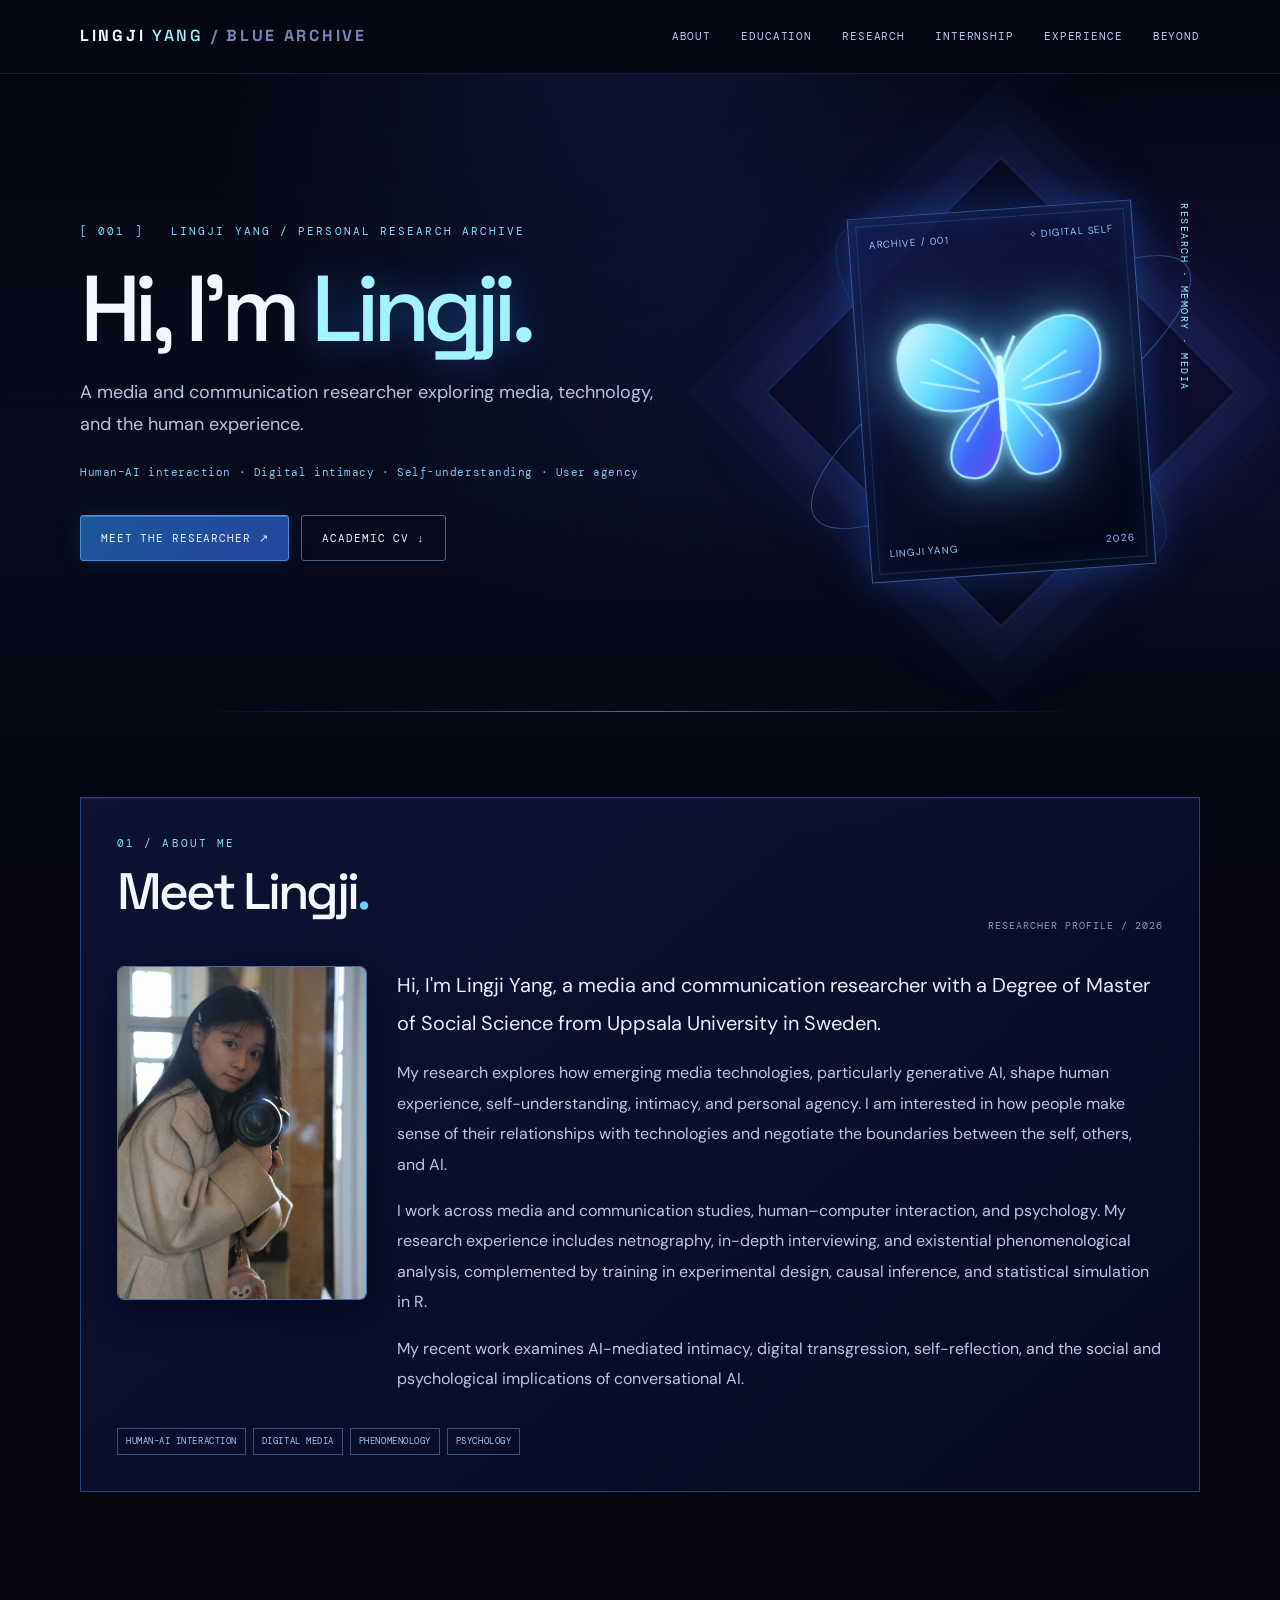
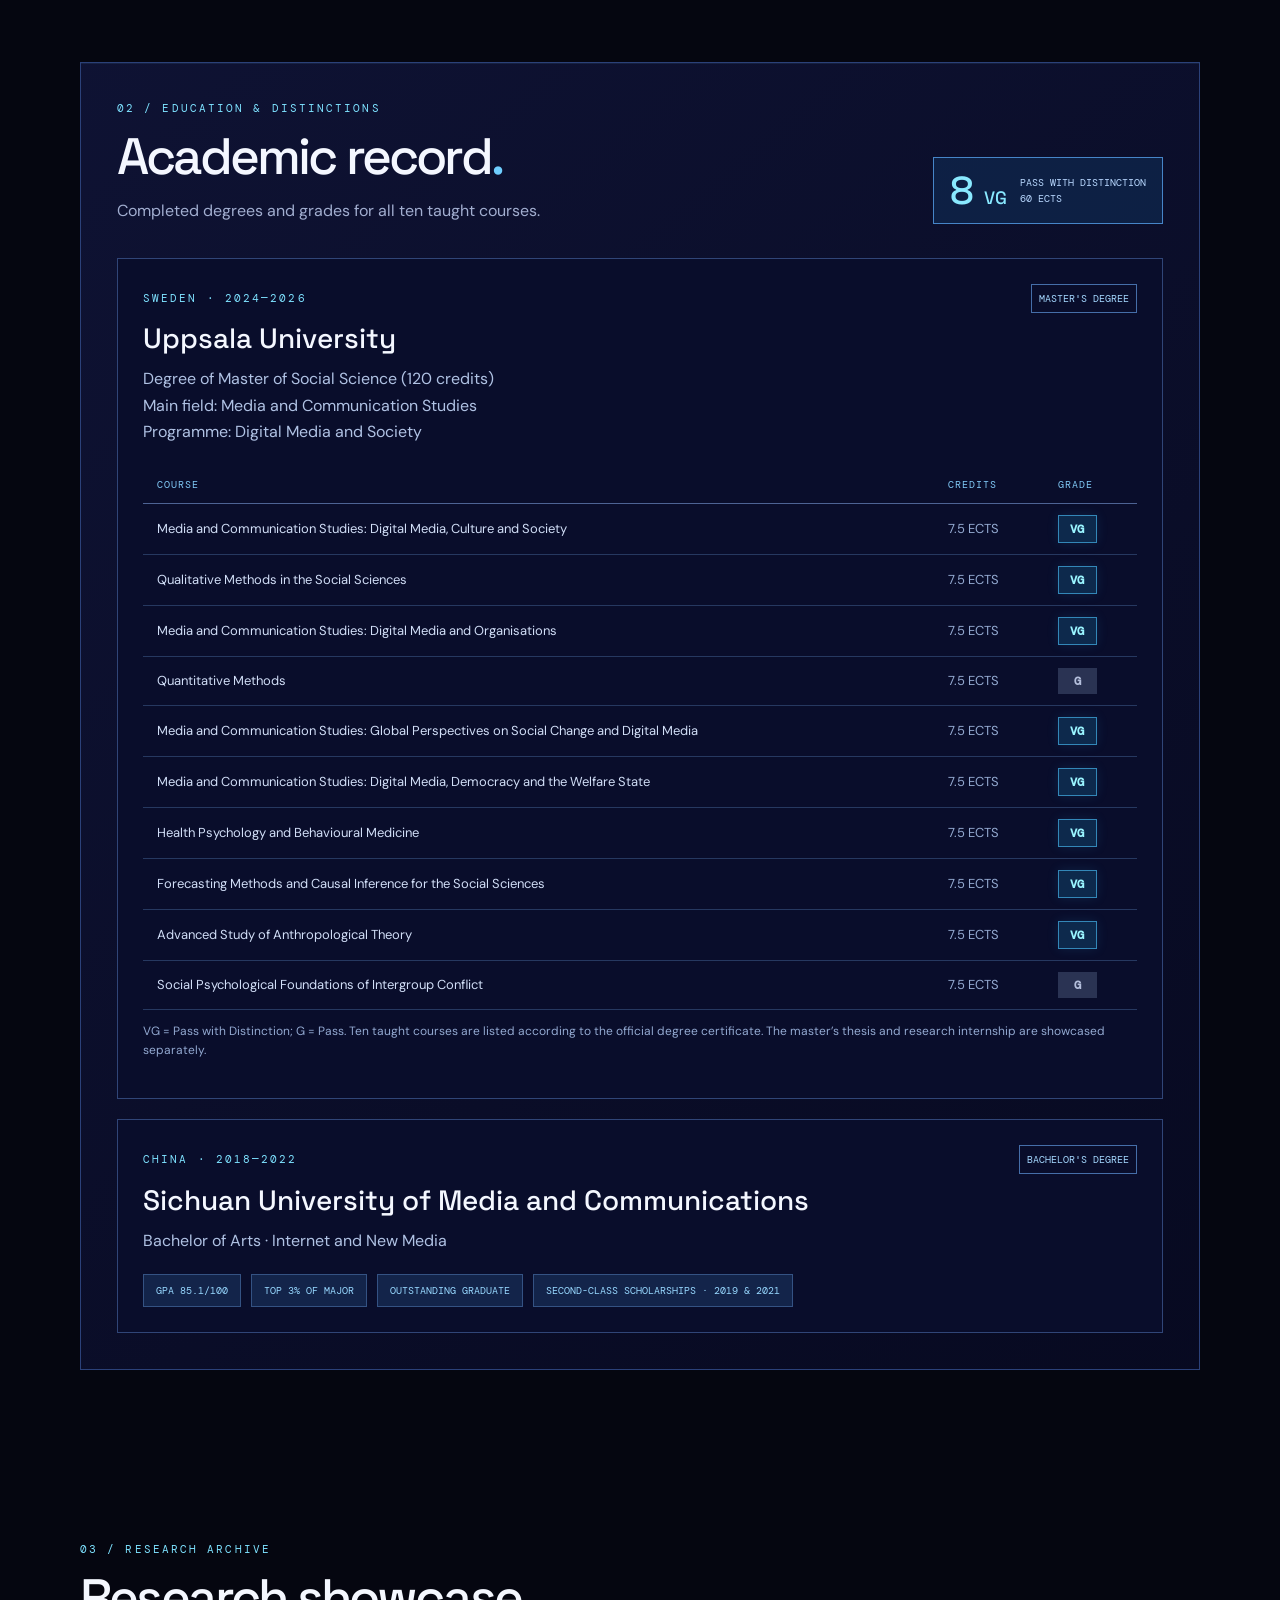
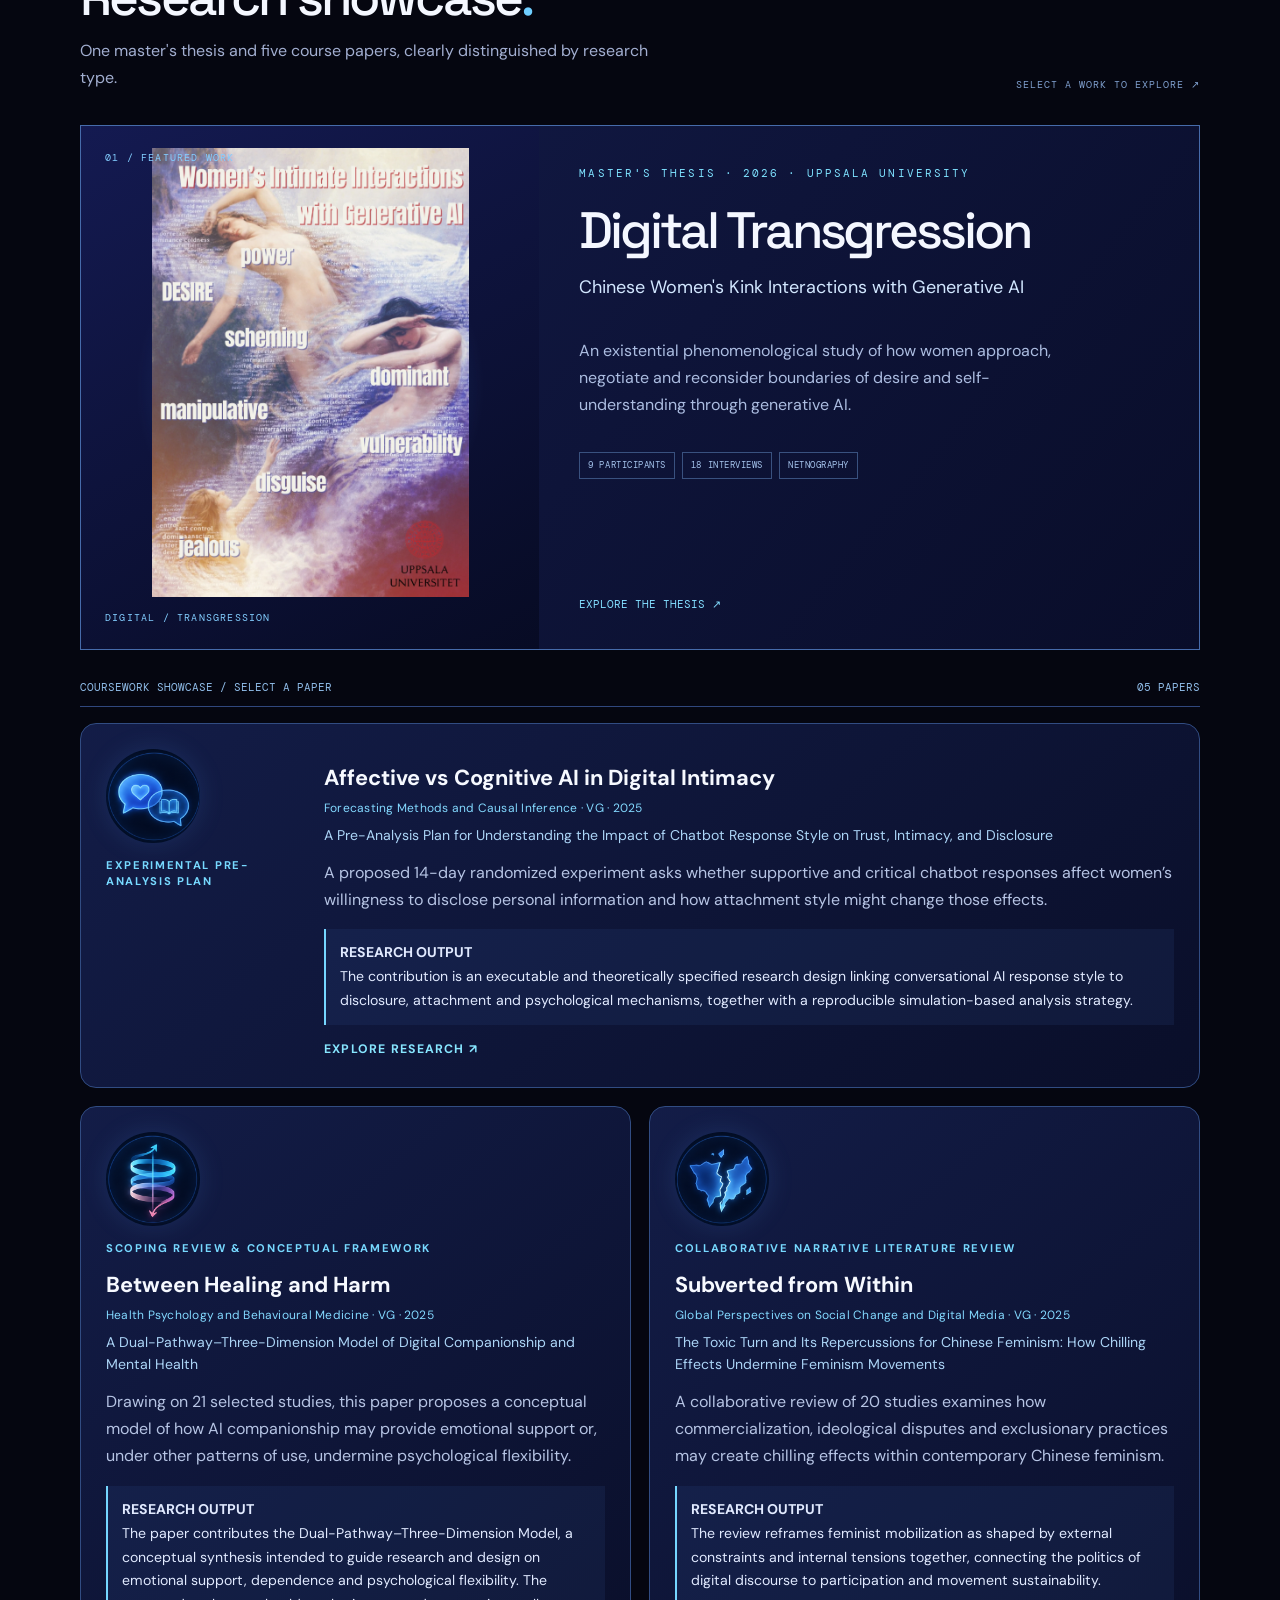
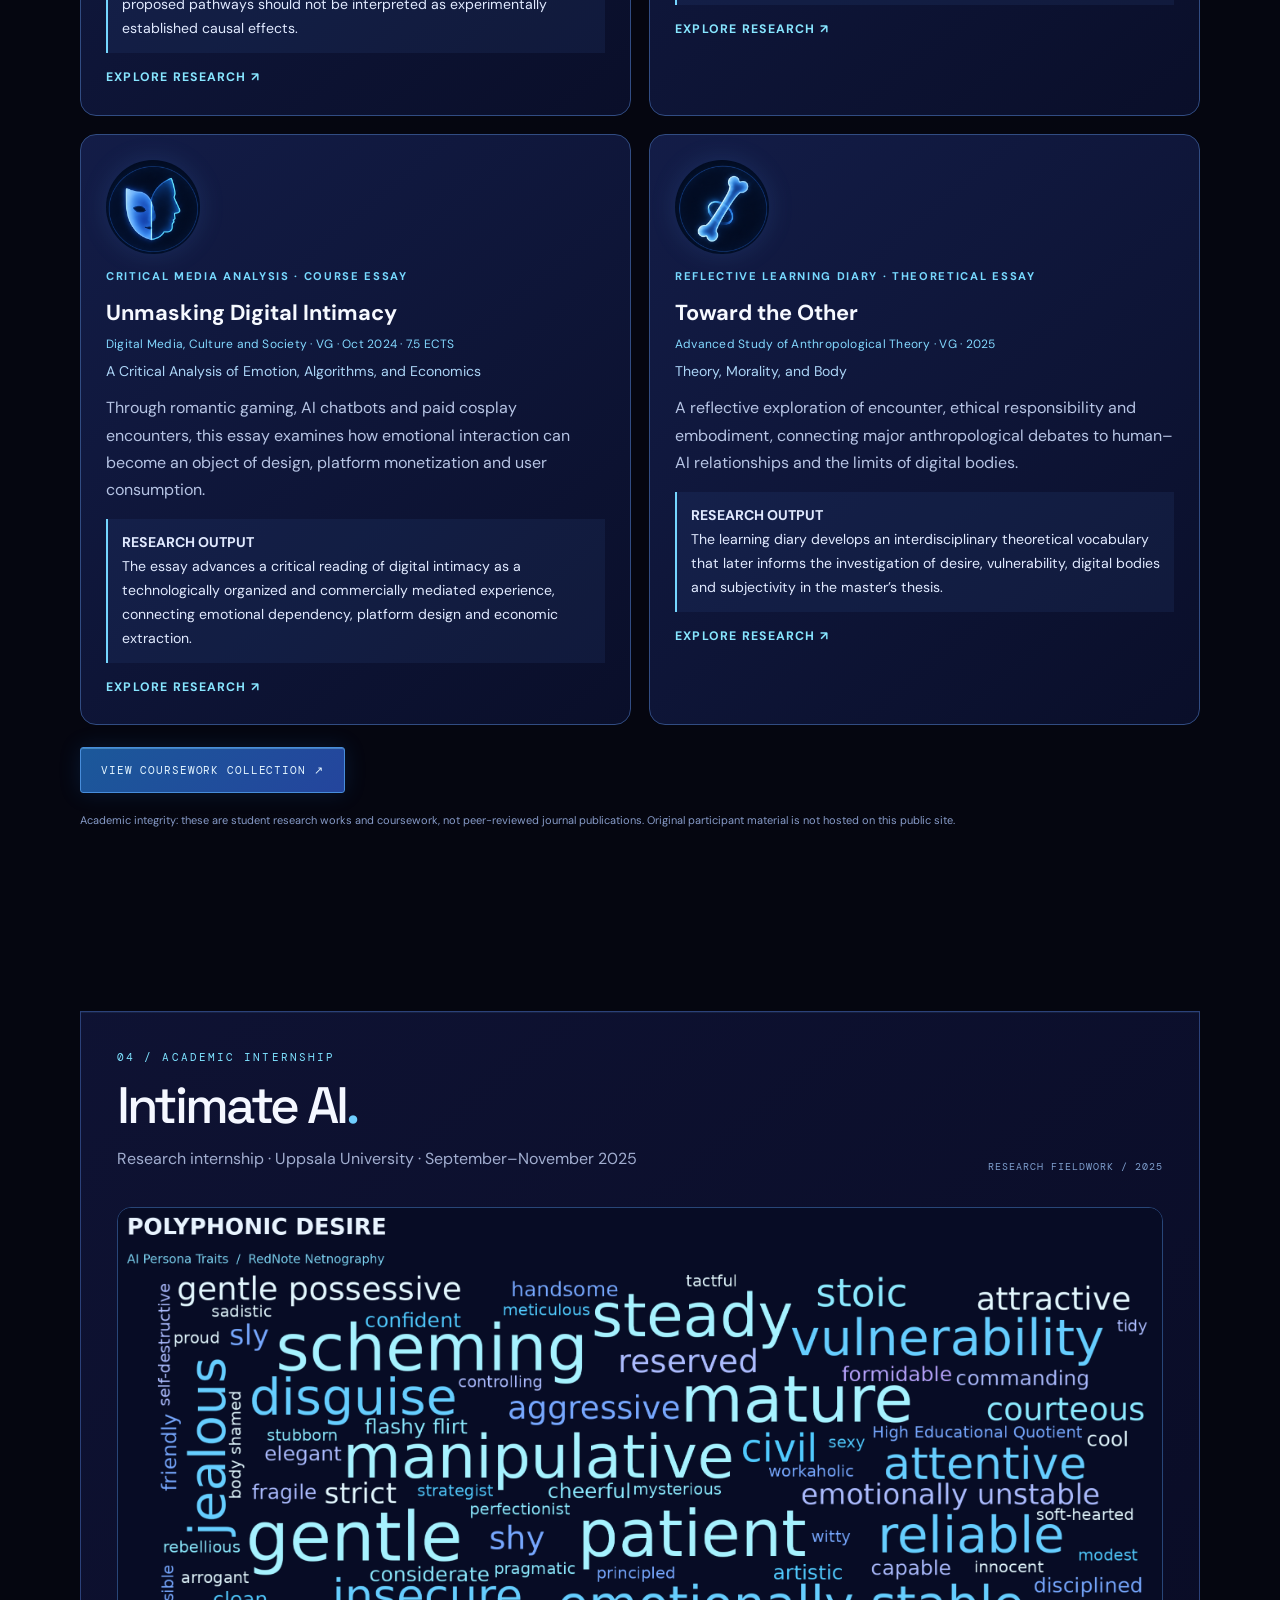
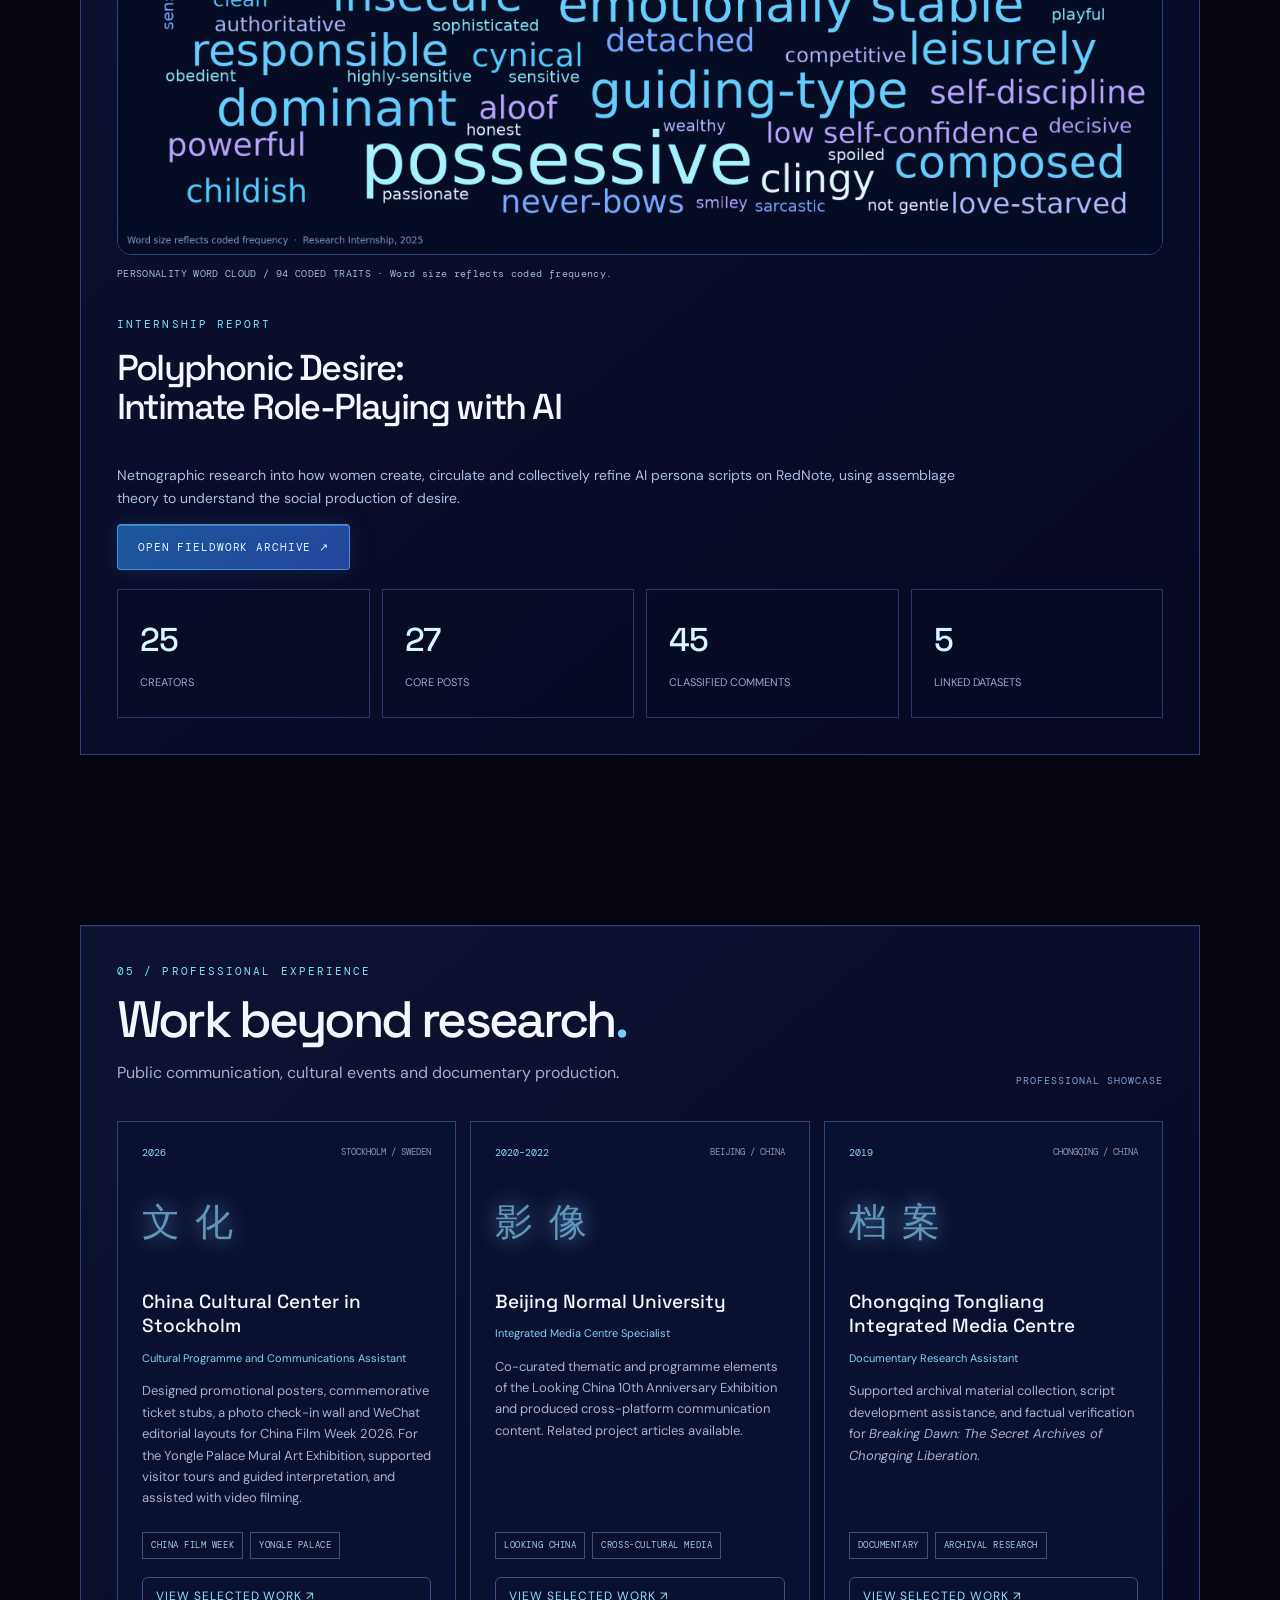
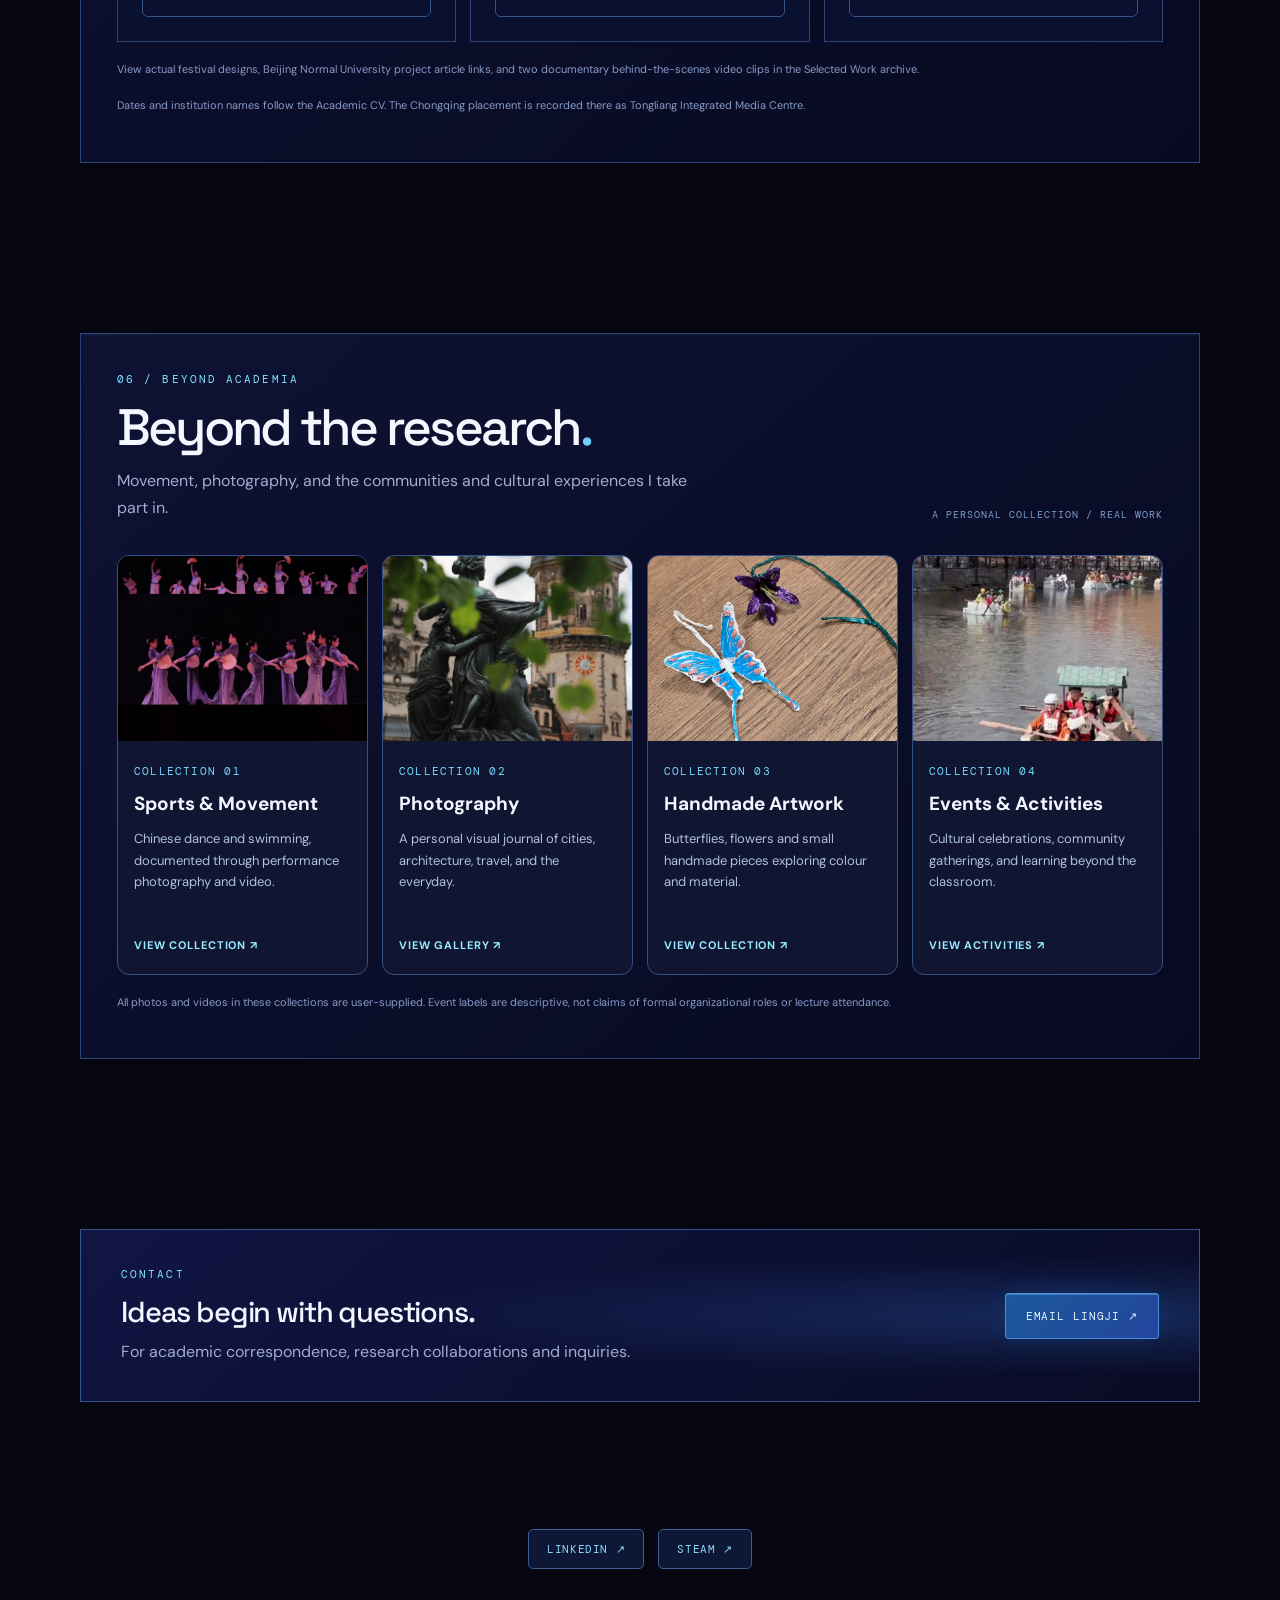
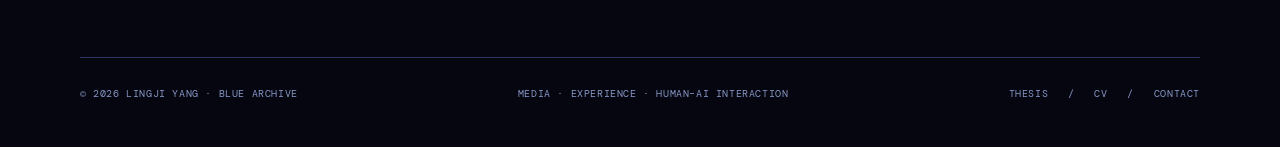
==== index.html @ 984c0212 "Add files via upload" ====
<!DOCTYPE html>

<html lang="en"><head><meta charset="utf-8"/><meta content="width=device-width,initial-scale=1" name="viewport"/><meta content="#050610" name="theme-color"/><meta content="Lingji Yang's academic research and design portfolio. Human–AI interaction, digital media, agency, and self-reflection." name="description"/><title>Lingji Yang · Blue Archive</title><link href="styles.css" rel="stylesheet"/><link href="assets/butterfly.svg" rel="icon" type="image/svg+xml"/></head><body>
<nav class="site-nav"><div class="wrap nav-inner"><a class="logo" href="#top">LINGJI <b>YANG</b><span style="color:#7787b9"> / BLUE ARCHIVE</span></a><div class="nav-links"><a href="#about">ABOUT</a><a href="#education">EDUCATION</a><a href="#research">RESEARCH</a><a href="#academic-internship">INTERNSHIP</a><a href="#experience">EXPERIENCE</a><a href="#beyond">BEYOND</a></div></div></nav>
<header class="hero" id="top"><div class="wrap hero-grid"><div><div class="eyebrow">[ 001 ]   LINGJI YANG / PERSONAL RESEARCH ARCHIVE</div><h1>Hi, I'm <em>Lingji.</em></h1><p class="hero-desc">A media and communication researcher exploring media, technology, and the human experience.</p><p class="hero-sub">Human–AI interaction · Digital intimacy · Self-understanding · User agency</p><div class="button-row"><a class="btn primary" href="#about">MEET THE RESEARCHER ↗</a><a class="btn quiet" href="assets/Lingji_Yang_Academic_CV.pdf" rel="noopener" target="_blank">ACADEMIC CV ↓</a></div></div><div aria-label="Glowing blue butterfly in a digital archive" class="hero-art"><div class="orbit"></div><div class="orbit two"></div><div class="art-card"><div class="art-top"><span>ARCHIVE / 001</span><span>✧ DIGITAL SELF</span></div><img alt="An electric blue butterfly" class="butterfly" src="assets/butterfly.svg"/><div class="art-bottom"><span>LINGJI YANG</span><span>2026</span></div></div><div class="art-corner mono">RESEARCH · MEMORY · MEDIA</div></div></div></header>
<main>
<section class="section" id="about"><div class="wrap showcase"><div class="section-head"><div><div class="eyebrow">01 / ABOUT ME</div><h2>Meet Lingji<span style="color:#6fceff">.</span></h2></div><span class="showcase-label">RESEARCHER PROFILE / 2026</span></div><div class="about-layout"><img alt="Lingji Yang, self-portrait with camera" class="about-portrait" loading="lazy" src="assets/lingji-portrait.webp"/><div class="about-copy"><p class="lead">Hi, I'm Lingji Yang, a media and communication researcher with a Degree of Master of Social Science from Uppsala University in Sweden.</p><p>My research explores how emerging media technologies, particularly generative AI, shape human experience, self-understanding, intimacy, and personal agency. I am interested in how people make sense of their relationships with technologies and negotiate the boundaries between the self, others, and AI.</p><p>I work across media and communication studies, human–computer interaction, and psychology. My research experience includes netnography, in-depth interviewing, and existential phenomenological analysis, complemented by training in experimental design, causal inference, and statistical simulation in R.</p><p>My recent work examines AI-mediated intimacy, digital transgression, self-reflection, and the social and psychological implications of conversational AI.</p></div></div><div class="tags"><span class="chip">HUMAN–AI INTERACTION</span><span class="chip">DIGITAL MEDIA</span><span class="chip">PHENOMENOLOGY</span><span class="chip">PSYCHOLOGY</span></div></div></section>
<section class="section" id="education"><div class="wrap showcase"><div class="section-head"><div><div class="eyebrow">02 / EDUCATION &amp; DISTINCTIONS</div><h2>Academic record<span style="color:#6fceff">.</span></h2><p class="section-intro">Completed degrees and grades for all ten taught courses.</p></div><div class="achievement"><strong>8 <small>VG</small></strong><span>PASS WITH DISTINCTION<br/>60 ECTS</span></div></div><div class="degree-panel"><div class="degree-heading"><div><span class="eyebrow">SWEDEN · 2024—2026</span><h3>Uppsala University</h3><p>Degree of Master of Social Science (120 credits)<br/>Main field: Media and Communication Studies<br/>Programme: Digital Media and Society</p></div><span class="degree-tag">MASTER'S DEGREE</span></div><div class="table-scroll"><table class="grades-table"><thead><tr><th>COURSE</th><th>CREDITS</th><th>GRADE</th></tr></thead><tbody><tr><td>Media and Communication Studies: Digital Media, Culture and Society</td><td class="credits">7.5 ECTS</td><td><span class="grade distinction">VG</span></td></tr><tr><td>Qualitative Methods in the Social Sciences</td><td class="credits">7.5 ECTS</td><td><span class="grade distinction">VG</span></td></tr><tr><td>Media and Communication Studies: Digital Media and Organisations</td><td class="credits">7.5 ECTS</td><td><span class="grade distinction">VG</span></td></tr><tr><td>Quantitative Methods</td><td class="credits">7.5 ECTS</td><td><span class="grade pass">G</span></td></tr><tr><td>Media and Communication Studies: Global Perspectives on Social Change and Digital Media</td><td class="credits">7.5 ECTS</td><td><span class="grade distinction">VG</span></td></tr><tr><td>Media and Communication Studies: Digital Media, Democracy and the Welfare State</td><td class="credits">7.5 ECTS</td><td><span class="grade distinction">VG</span></td></tr><tr><td>Health Psychology and Behavioural Medicine</td><td class="credits">7.5 ECTS</td><td><span class="grade distinction">VG</span></td></tr><tr><td>Forecasting Methods and Causal Inference for the Social Sciences</td><td class="credits">7.5 ECTS</td><td><span class="grade distinction">VG</span></td></tr><tr><td>Advanced Study of Anthropological Theory</td><td class="credits">7.5 ECTS</td><td><span class="grade distinction">VG</span></td></tr><tr><td>Social Psychological Foundations of Intergroup Conflict</td><td class="credits">7.5 ECTS</td><td><span class="grade pass">G</span></td></tr></tbody></table></div><p class="grade-note">VG = Pass with Distinction; G = Pass. Ten taught courses are listed according to the official degree certificate. The master’s thesis and research internship are showcased separately.</p></div><div class="degree-panel bachelor"><div class="degree-heading"><div><span class="eyebrow">CHINA · 2018—2022</span><h3>Sichuan University of Media and Communications</h3><p>Bachelor of Arts · Internet and New Media</p></div><span class="degree-tag">BACHELOR'S DEGREE</span></div><div class="bachelor-highlights"><span>GPA 85.1/100</span><span>TOP 3% OF MAJOR</span><span>OUTSTANDING GRADUATE</span><span>SECOND-CLASS SCHOLARSHIPS · 2019 &amp; 2021</span></div></div></div></section>
<section class="section" id="research"><div class="wrap"><div class="section-head"><div><div class="eyebrow">03 / RESEARCH ARCHIVE</div><h2>Research showcase<span style="color:#6fceff">.</span></h2><p class="section-intro">One master's thesis and five course papers, clearly distinguished by research type.</p></div><span class="showcase-label">SELECT A WORK TO EXPLORE ↗</span></div><a class="feature-paper" href="thesis.html"><div class="feature-visual"><div class="feature-visual-top">01 / FEATURED WORK</div><img alt="Digital Transgression thesis poster artwork by Lingji Yang" class="thesis-cover" src="assets/digital-transgression-poster.webp"/><span class="feature-visual-bottom">DIGITAL / TRANSGRESSION</span></div><div class="feature-copy"><div class="eyebrow">MASTER'S THESIS · 2026 · UPPSALA UNIVERSITY</div><h3>Digital Transgression</h3><p class="feature-sub">Chinese Women's Kink Interactions with Generative AI</p><p>An existential phenomenological study of how women approach, negotiate and reconsider boundaries of desire and self-understanding through generative AI.</p><div class="tags"><span class="chip">9 PARTICIPANTS</span><span class="chip">18 INTERVIEWS</span><span class="chip">NETNOGRAPHY</span></div><span class="view-link">EXPLORE THE THESIS ↗</span></div></a><div class="archive-divider" style="margin-top:30px"><span>COURSEWORK SHOWCASE / SELECT A PAPER</span><span>05 PAPERS</span></div><div class="course-grid"><a class="course-card feature" href="papers/affective.html"><div class="upper"><img alt="Affective vs Cognitive AI in Digital Intimacy icon" class="paper-mark" src="assets/badge-affective.png"/><span class="small-type">Experimental pre-analysis plan</span></div><div><h3>Affective vs Cognitive AI in Digital Intimacy</h3><div class="course-meta-line">Forecasting Methods and Causal Inference · VG · 2025</div><div class="subtitle">A Pre-Analysis Plan for Understanding the Impact of Chatbot Response Style on Trust, Intimacy, and Disclosure</div><p>A proposed 14-day randomized experiment asks whether supportive and critical chatbot responses affect women’s willingness to disclose personal information and how attachment style might change those effects.</p><div class="out"><strong>RESEARCH OUTPUT</strong><br/>The contribution is an executable and theoretically specified research design linking conversational AI response style to disclosure, attachment and psychological mechanisms, together with a reproducible simulation-based analysis strategy.</div><span class="cta">EXPLORE RESEARCH ↗</span></div></a><a class="course-card" href="papers/healing.html"><div class="upper"><img alt="Between Healing and Harm icon" class="paper-mark" src="assets/badge-healing.png"/><span class="small-type">Scoping review &amp; conceptual framework</span></div><div><h3>Between Healing and Harm</h3><div class="course-meta-line">Health Psychology and Behavioural Medicine · VG · 2025</div><div class="subtitle">A Dual-Pathway–Three-Dimension Model of Digital Companionship and Mental Health</div><p>Drawing on 21 selected studies, this paper proposes a conceptual model of how AI companionship may provide emotional support or, under other patterns of use, undermine psychological flexibility.</p><div class="out"><strong>RESEARCH OUTPUT</strong><br/>The paper contributes the Dual-Pathway–Three-Dimension Model, a conceptual synthesis intended to guide research and design on emotional support, dependence and psychological flexibility. The proposed pathways should not be interpreted as experimentally established causal effects.</div><span class="cta">EXPLORE RESEARCH ↗</span></div></a><a class="course-card" href="papers/feminism.html"><div class="upper"><img alt="Subverted from Within icon" class="paper-mark" src="assets/badge-feminism.png"/><span class="small-type">Collaborative narrative literature review</span></div><div><h3>Subverted from Within</h3><div class="course-meta-line">Global Perspectives on Social Change and Digital Media · VG · 2025</div><div class="subtitle">The Toxic Turn and Its Repercussions for Chinese Feminism: How Chilling Effects Undermine Feminism Movements</div><p>A collaborative review of 20 studies examines how commercialization, ideological disputes and exclusionary practices may create chilling effects within contemporary Chinese feminism.</p><div class="out"><strong>RESEARCH OUTPUT</strong><br/>The review reframes feminist mobilization as shaped by external constraints and internal tensions together, connecting the politics of digital discourse to participation and movement sustainability.</div><span class="cta">EXPLORE RESEARCH ↗</span></div></a><a class="course-card" href="papers/unmasking.html"><div class="upper"><img alt="Unmasking Digital Intimacy icon" class="paper-mark" src="assets/badge-unmasking.png"/><span class="small-type">Critical media analysis · course essay</span></div><div><h3>Unmasking Digital Intimacy</h3><div class="course-meta-line">Digital Media, Culture and Society · VG · Oct 2024 · 7.5 ECTS</div><div class="subtitle">A Critical Analysis of Emotion, Algorithms, and Economics</div><p>Through romantic gaming, AI chatbots and paid cosplay encounters, this essay examines how emotional interaction can become an object of design, platform monetization and user consumption.</p><div class="out"><strong>RESEARCH OUTPUT</strong><br/>The essay advances a critical reading of digital intimacy as a technologically organized and commercially mediated experience, connecting emotional dependency, platform design and economic extraction.</div><span class="cta">EXPLORE RESEARCH ↗</span></div></a><a class="course-card" href="papers/other.html"><div class="upper"><img alt="Toward the Other icon" class="paper-mark" src="assets/badge-other.png"/><span class="small-type">Reflective learning diary · theoretical essay</span></div><div><h3>Toward the Other</h3><div class="course-meta-line">Advanced Study of Anthropological Theory · VG · 2025</div><div class="subtitle">Theory, Morality, and Body</div><p>A reflective exploration of encounter, ethical responsibility and embodiment, connecting major anthropological debates to human–AI relationships and the limits of digital bodies.</p><div class="out"><strong>RESEARCH OUTPUT</strong><br/>The learning diary develops an interdisciplinary theoretical vocabulary that later informs the investigation of desire, vulnerability, digital bodies and subjectivity in the master’s thesis.</div><span class="cta">EXPLORE RESEARCH ↗</span></div></a></div><p style="margin-top:22px"><a class="btn primary" href="coursework.html">VIEW COURSEWORK COLLECTION ↗</a></p><p class="archive-disclaimer">Academic integrity: these are student research works and coursework, not peer-reviewed journal publications. Original participant material is not hosted on this public site.</p></div></section>
<section class="section" id="academic-internship"><div class="wrap showcase"><div class="section-head"><div><div class="eyebrow">04 / ACADEMIC INTERNSHIP</div><h2>Intimate AI<span style="color:#6fceff">.</span></h2><p class="section-intro">Research internship · Uppsala University · September–November 2025</p></div><span class="showcase-label">RESEARCH FIELDWORK / 2025</span></div><img alt="Polyphonic Desire coded personality word cloud" class="internship-teaser-wordcloud" src="assets/polyphonic-personality-wordcloud.png"/><p class="wordcloud-caption">PERSONALITY WORD CLOUD / 94 CODED TRAITS · Word size reflects coded frequency.</p><div class="internship-hero internship-single"><div><span class="eyebrow">INTERNSHIP REPORT</span><h3>Polyphonic Desire:<br/>Intimate Role-Playing with AI</h3><p>Netnographic research into how women create, circulate and collectively refine AI persona scripts on RedNote, using assemblage theory to understand the social production of desire.</p><a class="btn primary" href="internship.html">OPEN FIELDWORK ARCHIVE ↗</a></div></div><div class="stats"><div class="stat"><strong>25</strong><span>CREATORS</span></div><div class="stat"><strong>27</strong><span>CORE POSTS</span></div><div class="stat"><strong>45</strong><span>CLASSIFIED COMMENTS</span></div><div class="stat"><strong>5</strong><span>LINKED DATASETS</span></div></div></div></section>
<section class="section" id="experience"><div class="wrap showcase"><div class="section-head"><div><div class="eyebrow">05 / PROFESSIONAL EXPERIENCE</div><h2>Work beyond research<span style="color:#6fceff">.</span></h2><p class="section-intro">Public communication, cultural events and documentary production.</p></div><span class="showcase-label">PROFESSIONAL SHOWCASE</span></div><div class="experience-grid exp-v3"><article><div class="exp-top"><span class="exp-year">2026</span><span class="exp-place">STOCKHOLM / SWEDEN</span></div><div class="exp-glyph">文化</div><h3>China Cultural Center in Stockholm</h3><span class="exp-role">Cultural Programme and Communications Assistant</span><p>Designed promotional posters, commemorative ticket stubs, a photo check-in wall and WeChat editorial layouts for China Film Week 2026. For the Yongle Palace Mural Art Exhibition, supported visitor tours and guided interpretation, and assisted with video filming.</p><div class="tags"><span class="chip">CHINA FILM WEEK</span><span class="chip">YONGLE PALACE</span></div><a class="exp-link" href="experience.html#film-week">VIEW SELECTED WORK ↗</a></article><article><div class="exp-top"><span class="exp-year">2020–2022</span><span class="exp-place">BEIJING / CHINA</span></div><div class="exp-glyph">影像</div><h3>Beijing Normal University</h3><span class="exp-role">Integrated Media Centre Specialist</span><p>Co-curated thematic and programme elements of the Looking China 10th Anniversary Exhibition and produced cross-platform communication content. Related project articles available.</p><div class="tags"><span class="chip">LOOKING CHINA</span><span class="chip">CROSS-CULTURAL MEDIA</span></div><a class="exp-link" href="experience.html#looking-china">VIEW SELECTED WORK ↗</a></article><article><div class="exp-top"><span class="exp-year">2019</span><span class="exp-place">CHONGQING / CHINA</span></div><div class="exp-glyph">档案</div><h3>Chongqing Tongliang Integrated Media Centre</h3><span class="exp-role">Documentary Research Assistant</span><p>Supported archival material collection, script development assistance, and factual verification for <em>Breaking Dawn: The Secret Archives of Chongqing Liberation</em>.</p><div class="tags"><span class="chip">DOCUMENTARY</span><span class="chip">ARCHIVAL RESEARCH</span></div><a class="exp-link" href="experience.html#documentary">VIEW SELECTED WORK ↗</a></article></div><p class="archive-disclaimer">View actual festival designs, Beijing Normal University project article links, and two documentary behind-the-scenes video clips in the Selected Work archive.</p><p class="archive-disclaimer">Dates and institution names follow the Academic CV. The Chongqing placement is recorded there as Tongliang Integrated Media Centre.</p></div></section>
<section class="section" id="beyond"><div class="wrap showcase"><div class="section-head"><div><div class="eyebrow">06 / BEYOND ACADEMIA</div><h2>Beyond the research<span style="color:#6fceff">.</span></h2><p class="section-intro">Movement, photography, and the communities and cultural experiences I take part in.</p></div><span class="showcase-label">A PERSONAL COLLECTION / REAL WORK</span></div><div class="beyond-preview-grid"><a class="beyond-preview" href="beyond.html#movement"><img alt="Chinese dance group performing with fans" loading="lazy" src="assets/personal/dance-stage-01.webp"/><div class="beyond-preview-body"><span>COLLECTION 01</span><h3>Sports &amp; Movement</h3><p>Chinese dance and swimming, documented through performance photography and video.</p><b>VIEW COLLECTION ↗</b></div></a><a class="beyond-preview" href="beyond.html#photography"><img alt="Photograph of Dresden with architecture and statue" loading="lazy" src="assets/personal/photo-dresden.webp"/><div class="beyond-preview-body"><span>COLLECTION 02</span><h3>Photography</h3><p>A personal visual journal of cities, architecture, travel, and the everyday.</p><b>VIEW GALLERY ↗</b></div></a><a class="beyond-preview" href="beyond.html#artwork"><img alt="Handmade blue butterfly and purple flower" loading="lazy" src="assets/personal/artwork-butterfly-flower.webp"/><div class="beyond-preview-body"><span>COLLECTION 03</span><h3>Handmade Artwork</h3><p>Butterflies, flowers and small handmade pieces exploring colour and material.</p><b>VIEW COLLECTION ↗</b></div></a>
<a class="beyond-preview" href="beyond.html#activities"><img alt="Frame from a Valborg celebration recording" loading="lazy" src="assets/personal/valborg-poster.webp"/><div class="beyond-preview-body"><span>COLLECTION 04</span><h3>Events &amp; Activities</h3><p>Cultural celebrations, community gatherings, and learning beyond the classroom.</p><b>VIEW ACTIVITIES ↗</b></div></a></div><p class="archive-disclaimer">All photos and videos in these collections are user-supplied. Event labels are descriptive, not claims of formal organizational roles or lecture attendance.</p></div></section>
<section class="section"><div class="wrap"><div class="banner"><div><div class="eyebrow">CONTACT</div><h3>Ideas begin with questions.</h3><p>For academic correspondence, research collaborations and inquiries.</p></div><a class="btn primary" href="mailto:yanglingji@outlook.com">EMAIL LINGJI ↗</a></div></div></section>
</main>
<div class="social-profile-links"><a href="https://www.linkedin.com/in/lingji-yang-00aa20309" target="_blank" rel="noopener noreferrer">LINKEDIN ↗</a><a href="https://steamcommunity.com/profiles/76561198952881901/" target="_blank" rel="noopener noreferrer">STEAM ↗</a></div>
<footer class="wrap footer"><div>© 2026 LINGJI YANG · BLUE ARCHIVE</div><div>MEDIA · EXPERIENCE · HUMAN–AI INTERACTION</div><div><a href="thesis.html">THESIS</a>   /   <a href="assets/Lingji_Yang_Academic_CV.pdf">CV</a>   /   <a href="mailto:yanglingji@outlook.com">CONTACT</a></div></footer>
</body></html>
---- styles.css ----
@import url('https://fonts.googleapis.com/css2?family=DM+Mono:wght@400;500&family=DM+Sans:wght@400;500;600;700&family=Space+Grotesk:wght@400;500;600;700&display=swap');
:root{--bg:#050610;--mid:#0a0c24;--panel:#0c1032;--panel2:#11163e;--border:#273765;--electric:#5fbaff;--ice:#a2f3ff;--lav:#9b90ff;--white:#f4f7ff;--muted:#a2aed0;--soft:#7282ae}*{box-sizing:border-box}html{scroll-behavior:smooth}body{margin:0;background:var(--bg);color:var(--white);font-family:'DM Sans',sans-serif;line-height:1.65;-webkit-font-smoothing:antialiased}body:before{content:'';position:fixed;inset:0;z-index:-2;pointer-events:none;background:radial-gradient(ellipse at 50% 0%,#16215b70 0%,transparent 49%),radial-gradient(ellipse at 95% 40%,#20165d51 0%,transparent 42%),linear-gradient(#050610,#080b1c 55%,#050610)}body:after{content:'';position:fixed;inset:0;z-index:-1;pointer-events:none;opacity:.28;background-image:linear-gradient(#759bff0b 1px,transparent 1px),linear-gradient(90deg,#759bff0b 1px,transparent 1px);background-size:58px 58px;mask-image:linear-gradient(to bottom,black,transparent 90%)}::selection{background:#3a77d9;color:white}a{color:inherit;text-decoration:none}button{font:inherit}a:focus-visible,button:focus-visible{outline:2px solid var(--ice);outline-offset:4px}.wrap{width:min(1120px,calc(100% - 52px));margin:auto}.mono,.eyebrow,.nav-links,.chip,.card-index,.meta,.footer,.btn,.label,.mini-title{font-family:'DM Mono',monospace}.site-nav{position:sticky;top:0;z-index:50;border-bottom:1px solid #29345680;background:#050712db;backdrop-filter:blur(24px)}.nav-inner{height:73px;display:flex;align-items:center;justify-content:space-between;gap:20px}.logo{font-family:'Space Grotesk';font-size:16px;letter-spacing:.17em;font-weight:700}.logo b{color:var(--ice);font-weight:500}.nav-links{display:flex;gap:30px;color:#bbc8ed;font-size:11px;letter-spacing:.08em}.nav-links a:hover,.nav-links a[aria-current]{color:var(--ice)}.top-status{display:flex;gap:7px;align-items:center;font-family:'DM Mono';font-size:10px;color:#9badc9}.signal{height:6px;width:6px;background:#7fe3d2;border-radius:100%;box-shadow:0 0 11px #7fe3d2}.hero{position:relative;overflow:hidden;padding:105px 0 108px}.hero:after{content:'';position:absolute;bottom:0;left:15%;width:70%;height:1px;background:linear-gradient(90deg,transparent,#4ca8e9a0,transparent)}.hero-grid{display:grid;grid-template-columns:1.25fr .75fr;gap:60px;align-items:center}.eyebrow{font-size:11px;letter-spacing:.19em;color:#7ee2ff;text-transform:uppercase}.hero h1{font-family:'Space Grotesk',sans-serif;font-size:clamp(58px,7.4vw,106px);letter-spacing:-.073em;line-height:.99;font-weight:500;margin:23px 0 22px}.hero h1 em{font-style:normal;color:var(--ice);text-shadow:0 0 36px #368fff75}.hero-desc{font-size:18px;color:#b7c5e0;max-width:575px;line-height:1.75}.button-row{display:flex;flex-wrap:wrap;gap:12px;margin-top:32px}.btn{display:inline-flex;align-items:center;justify-content:center;gap:12px;padding:13px 20px;border:1px solid #488ddb;border-radius:3px;background:#14346a67;color:#e4f5ff;font-size:11px;letter-spacing:.08em;cursor:pointer;transition:.2s}.btn.primary{background:linear-gradient(135deg,#1b589a,#24459d);box-shadow:inset 0 1px #87ddff5b,0 0 22px #2386ed26}.btn:hover{border-color:#99e9ff;background:#1e4a83;box-shadow:0 0 25px #398dfa44;transform:translateY(-2px)}.btn.quiet{background:transparent;border-color:#52608d}.hero-art{position:relative;min-height:425px;display:flex;align-items:center;justify-content:center}.hero-art:before{content:'';position:absolute;width:330px;height:330px;border:1px solid #76bdfd2b;transform:rotate(45deg);box-shadow:0 0 0 25px #3554a80c,0 0 0 56px #3554a80a,0 0 95px #4766e050}.art-card{position:relative;width:285px;height:365px;background:linear-gradient(155deg,#141d50cf,#050819 85%);border:1px solid #517ddaa6;box-shadow:inset 0 0 30px #2769bf30,0 0 40px #216cf746;padding:19px;display:flex;flex-direction:column;justify-content:space-between;transform:rotate(-4deg)}.art-card:after{content:'';position:absolute;inset:7px;border:1px solid #5d95d538;pointer-events:none}.art-top,.art-bottom{display:flex;justify-content:space-between;font-size:10px;letter-spacing:.09em;color:#94c4fa}.butterfly{width:100%;max-width:260px;filter:drop-shadow(0 0 28px #60c7ffb9);animation:float 6s ease-in-out infinite}@keyframes float{50%{transform:translateY(-13px) rotate(3deg)}}.orbit{position:absolute;border:1px solid #5ca6ff70;border-radius:50%;width:450px;height:130px;transform:rotate(-34deg);pointer-events:none}.orbit.two{transform:rotate(45deg);opacity:.35}.art-corner{position:absolute;top:24px;right:8px;font-size:10px;color:var(--ice);writing-mode:vertical-rl;letter-spacing:.15em}.section{padding:85px 0}.section-head{display:flex;align-items:end;justify-content:space-between;gap:24px;margin-bottom:34px}.section h2,.page-title{font-family:'Space Grotesk';font-size:clamp(37px,4vw,56px);line-height:1.1;font-weight:500;letter-spacing:-.055em;margin:12px 0}.section-intro{max-width:600px;color:var(--muted);margin:0}.section-note{font-size:12px;color:#8494b9;max-width:220px;text-align:right}.project-grid{display:grid;grid-template-columns:repeat(3,1fr);gap:17px}.project{position:relative;display:flex;flex-direction:column;min-height:390px;padding:25px;border:1px solid #31447b;background:linear-gradient(154deg,#131849,#0b0d26 65%);overflow:hidden;transition:.25s}.project:hover{border-color:#77daff;box-shadow:0 10px 45px #0b48b458, inset 0 0 30px #3781df1d;transform:translateY(-5px)}.project.primary{grid-column:span 2;background:radial-gradient(circle at 83% 25%,#2559b37d,transparent 43%),linear-gradient(135deg,#151b54,#0a0d28 67%)}.project.primary:after{content:'01';position:absolute;right:23px;top:52px;font-size:150px;font-weight:700;line-height:1;color:#9ad9ff12;letter-spacing:-.13em;pointer-events:none}.project .eyebrow{font-size:10px;letter-spacing:.1em}.project h3{font-family:'Space Grotesk';font-size:29px;line-height:1.17;letter-spacing:-.045em;font-weight:500;margin:28px 0 12px;max-width:475px}.project p{color:#aab9df;font-size:14px;max-width:500px;margin:0 0 26px}.project .project-foot{margin-top:auto;display:flex;align-items:end;justify-content:space-between;border-top:1px solid #5264946b;padding-top:20px;color:#8acfff;font-family:'DM Mono';font-size:11px}.project .project-foot small{font-size:10px;color:#8597c4}.tags{display:flex;flex-wrap:wrap;gap:7px;margin-top:10px}.chip{border:1px solid #39517f;color:#a5c4ed;font-size:9px;letter-spacing:.06em;padding:5px 8px}.stats{display:grid;grid-template-columns:repeat(4,1fr);gap:12px;margin-top:19px}.stat{padding:23px 22px;border:1px solid #2c3869;background:#080c25b0}.stat strong{display:block;font-family:'Space Grotesk';font-size:33px;font-weight:500;letter-spacing:-.04em;color:#d7f6ff}.stat span{font-size:11px;color:#99a8cf}.split{display:grid;grid-template-columns:.8fr 1.2fr;gap:80px}.research-list{display:grid;gap:12px}.research-row{padding:19px 22px;border:1px solid #293964;background:#0d1230;display:flex;align-items:center;justify-content:space-between;gap:18px}.research-row strong{font-weight:600;display:block;font-size:15px}.research-row span{font-size:12px;color:#96add3}.research-row b{color:#7ad7ff;font-weight:400;font-size:13px}.timeline{border-left:1px solid #345589;padding-left:25px;display:grid;gap:23px}.time-row{position:relative}.time-row:before{content:'';position:absolute;left:-30px;top:8px;width:9px;height:9px;background:#71d5fa;border-radius:50%;box-shadow:0 0 14px #71d5fa}.time-row h4{margin:4px 0;font-size:16px;font-weight:600}.time-row p{margin:3px 0;color:#9cadd3;font-size:13px}.time-row .mono{color:#76c9ff;font-size:11px}.banner{background:radial-gradient(ellipse at 90% 50%,#23488d7a,transparent 50%),linear-gradient(140deg,#101543,#090b25);border:1px solid #37538b;padding:35px 40px;display:flex;justify-content:space-between;align-items:center;gap:24px}.banner h3{font-family:'Space Grotesk';font-size:29px;font-weight:500;letter-spacing:-.04em;margin:4px 0}.banner p{margin:0;color:#9eaccf}.footer{border-top:1px solid #2a3761;margin-top:76px;padding:28px 0 45px;display:flex;justify-content:space-between;gap:20px;color:#8797c5;font-size:10px;letter-spacing:.06em}.footer a:hover{color:#7be8ff}.page-hero{padding:74px 0 45px;border-bottom:1px solid #293965}.back{font-family:'DM Mono';font-size:11px;color:var(--ice);letter-spacing:.09em}.page-title{max-width:940px;font-size:clamp(42px,6vw,78px);margin-top:25px}.subtitle{font-size:18px;color:#b4c0dd;max-width:760px}.panel{border:1px solid #304471;background:#0e1235;padding:28px}.paper-layout{display:grid;grid-template-columns:230px 1fr;gap:55px;padding-top:55px}.side-nav{position:sticky;top:105px;align-self:start;display:grid;gap:12px;font:11px 'DM Mono';color:#99b0d6}.side-nav a{border-left:1px solid #38507d;padding-left:13px}.side-nav a:hover{color:var(--ice);border-color:var(--ice)}.paper-section{margin-bottom:57px;scroll-margin-top:110px}.paper-section h2{font:500 31px 'Space Grotesk';letter-spacing:-.045em;margin:12px 0}.paper-section p,.paper-section li{color:#b6c3e3;font-size:15px}.paper-section ul{padding-left:20px}.paper-section li{margin:9px 0}.kpi-strip{display:grid;grid-template-columns:repeat(3,1fr);gap:8px;margin:25px 0}.kpi{border:1px solid #344875;background:#101945;padding:22px}.kpi b{font-size:31px;color:var(--ice);font-weight:500;display:block}.kpi small{font-size:11px;color:#a6b5d7}.disclaimer{border-left:2px solid #7bc8ff;background:#0b1530;padding:16px 20px;color:#a9bbda;font-size:13px}.info-table{width:100%;border-collapse:collapse}.info-table td{padding:15px 0;border-bottom:1px solid #344067;color:#c4d1e9;font-size:14px}.info-table td:first-child{color:#8da2ca;width:30%}.sticky-button{display:none}@media(max-width:940px){.hero-grid{gap:20px}.hero-art{transform:scale(.85)}.project-grid{grid-template-columns:repeat(2,1fr)}.project.primary{grid-column:span 2}.split{gap:35px}.nav-links{gap:15px}.top-status{display:none}}@media(max-width:680px){.wrap{width:min(100% - 34px,1120px)}.nav-inner{height:62px}.nav-links{gap:12px;font-size:9px}.logo{font-size:12px}.nav-links a:nth-child(3){display:none}.hero{padding:60px 0}.hero-grid{grid-template-columns:1fr}.hero h1{font-size:63px}.hero-desc{font-size:16px}.hero-art{min-height:315px;transform:scale(.74);margin:-55px 0 -30px}.section{padding:58px 0}.section-head{display:block}.section-note{text-align:left;margin-top:12px}.project-grid,.stats,.split,.paper-layout{grid-template-columns:1fr}.project.primary{grid-column:auto}.project{min-height:330px}.stats{grid-template-columns:repeat(2,1fr)}.banner{padding:24px;display:block}.banner .btn{margin-top:22px}.footer{display:block}.footer div{margin-bottom:12px}.paper-layout{gap:20px}.side-nav{position:static;display:flex;flex-wrap:wrap;gap:12px}.side-nav a{padding:0;border:0}.page-hero{padding:50px 0 28px}.kpi-strip{grid-template-columns:1fr 1fr}.kpi:last-child{grid-column:span 2}}
@media(prefers-reduced-motion:reduce){html{scroll-behavior:auto}.butterfly{animation:none}.project,.btn{transition:none}}

/* Blue Archive 2.0: Steam-inspired showcases */
section[id]{scroll-margin-top:82px}.hero h1{font-size:clamp(58px,7.3vw,98px)}.hero-sub{color:#7fc9f0;font:11px 'DM Mono',monospace;letter-spacing:.05em;line-height:1.9;margin-top:22px}.showcase{padding:36px;border:1px solid #2b4179;background:linear-gradient(140deg,#11163dc9,#080b26c9);box-shadow:inset 0 1px #83c7ff15}.showcase-label{font:10px 'DM Mono',monospace;color:#7f9fce;letter-spacing:.1em}.about-copy{max-width:850px;color:#b9c8e7;font-size:16px;line-height:1.9}.about-copy .lead{color:#e4efff;font-size:20px}.about-copy p{margin:0 0 16px}.achievement{display:flex;align-items:center;gap:13px;padding:13px 16px;border:1px solid #4685c8;background:#1235607a}.achievement strong{font:500 39px 'Space Grotesk';color:#89e9ff;line-height:1}.achievement strong small{font-size:18px}.achievement span{font:10px/1.6 'DM Mono';color:#b9d8ff}.degree-panel{border:1px solid #304577;background:#090d2b;margin-top:20px;padding:25px}.degree-heading{display:flex;align-items:start;justify-content:space-between;gap:20px}.degree-heading h3{font:500 28px 'Space Grotesk';margin:10px 0}.degree-heading p{color:#b0c2e4;margin:0 0 20px}.degree-tag{white-space:nowrap;border:1px solid #456ea9;font:10px 'DM Mono';color:#a5d8ff;padding:7px}.table-scroll{overflow-x:auto}.grades-table{width:100%;border-collapse:collapse;font-size:13px}.grades-table th{text-align:left;font:10px 'DM Mono';letter-spacing:.1em;color:#80c9f7;padding:12px 14px;border-bottom:1px solid #4d6394}.grades-table td{border-bottom:1px solid #263860;padding:11px 14px;color:#d1def7}.grades-table tbody tr:hover{background:#1c2d5b80}.credits{color:#95abd2!important;white-space:nowrap}.grade{display:inline-block;min-width:39px;text-align:center;font:600 12px 'DM Mono';padding:5px 9px}.grade.distinction{color:#9af5ff;border:1px solid #3387b8;background:#15517b6a;box-shadow:0 0 12px #37a9ed21}.grade.pass{color:#b4bfdc;background:#2a3353}.grade-note{font-size:12px;color:#93a9d1}.bachelor-highlights{display:flex;flex-wrap:wrap;gap:10px}.bachelor-highlights span,.hobby-row span{font:10px 'DM Mono';color:#98d8ff;border:1px solid #345283;padding:9px 12px;background:#13244a}.internship-panel h3{font:500 27px 'Space Grotesk';margin-top:0}.internship-panel p{max-width:750px;color:#a8bcdf}.experience-grid{display:grid;grid-template-columns:repeat(3,1fr);gap:14px}.experience-grid article{border:1px solid #304571;background:#0a102f;padding:24px}.experience-grid h3{font:500 19px/1.3 'Space Grotesk';margin:19px 0 10px}.experience-grid p{color:#9eb2d6;font-size:13px}.hobby-row{display:flex;gap:10px;flex-wrap:wrap;margin-top:24px}
@media(max-width:980px){.nav-links{gap:12px;font-size:9px}.experience-grid{grid-template-columns:1fr 1fr}}
@media(max-width:680px){.nav-links{gap:8px;font-size:8px;overflow-x:auto;max-width:75vw}.nav-links a:nth-child(3){display:block}.nav-links a:nth-child(n+5){display:none}.showcase{padding:20px}.degree-panel{padding:13px}.degree-heading{display:block}.degree-tag{display:inline-block;margin-bottom:16px}.achievement{margin-top:15px;width:max-content}.experience-grid{grid-template-columns:1fr}.grades-table td{padding:10px 7px}.grades-table th{padding:10px 7px}.hero h1{font-size:61px}}

/* Version 3: interactive archive vitrines */
.feature-paper{display:grid;grid-template-columns:.85fr 1.15fr;min-height:360px;border:1px solid #466baa;background:linear-gradient(130deg,#131b49,#090d29);overflow:hidden;transition:transform .2s,border-color .2s}.feature-paper:hover,.archive-item:hover{border-color:#8de8ff;transform:translateY(-3px);box-shadow:0 8px 40px #1273e12a}.feature-visual{position:relative;min-height:345px;display:flex;align-items:center;justify-content:center;background:radial-gradient(circle at 50% 50%,#284c96,transparent 50%),linear-gradient(150deg,#141a51,#070b24)}.feature-visual img{height:205px;max-width:75%;filter:drop-shadow(0 0 27px #61d1ffab)}.feature-visual-top,.feature-visual-bottom{position:absolute;left:24px;font:10px 'DM Mono';letter-spacing:.12em;color:#83ceff}.feature-visual-top{top:25px}.feature-visual-bottom{bottom:25px}.feature-copy{padding:35px;display:flex;flex-direction:column;align-items:flex-start}.feature-copy h3{font:500 clamp(32px,4vw,54px)/1.05 'Space Grotesk';letter-spacing:-.06em;margin:25px 0 12px}.feature-sub{font-size:18px!important;color:#d2e7ff!important}.feature-copy p{color:#acbde1}.view-link{margin-top:auto;padding-top:25px;color:#83deff;font:11px 'DM Mono'}.archive-divider{display:flex;justify-content:space-between;border-bottom:1px solid #30477d;margin:42px 0 16px;padding-bottom:12px;color:#90bde9;font:11px 'DM Mono'}.archive-list{display:grid;grid-template-columns:1fr 1fr;gap:14px}.archive-item{border:1px solid #2d416d;background:#0d1334;display:grid;grid-template-columns:145px 1fr;min-height:213px;transition:.2s;overflow:hidden}.archive-cover{position:relative;background:radial-gradient(circle at 60% 30%,#214f8a,transparent 58%),#0b1030;border-right:1px solid #354b7e;display:flex;align-items:center;justify-content:center;overflow:hidden}.archive-cover:before{content:'';position:absolute;width:190px;height:190px;border:1px solid #76d7ff29;transform:rotate(42deg)}.cover-feminism{background:radial-gradient(circle at 50% 45%,#523c83,transparent 55%),#0c1029}.cover-healing{background:radial-gradient(circle at 60% 36%,#17777f,transparent 55%),#0c1029}.cover-unmasking{background:radial-gradient(circle at 60% 36%,#385a88,transparent 55%),#0c1029}.cover-other{background:radial-gradient(circle at 60% 36%,#554c84,transparent 55%),#0c1029}.cover-glyph{font:85px 'Space Grotesk';color:#8adfff;text-shadow:0 0 31px #48c9ff9a}.cover-number,.cover-tag{position:absolute;left:12px;font:9px 'DM Mono';color:#8abde8}.cover-number{top:10px}.cover-tag{bottom:11px;font-size:8px;letter-spacing:.06em}.archive-copy{padding:20px;display:flex;flex-direction:column}.archive-copy .eyebrow{font-size:9px}.archive-copy h3{font:500 20px/1.17 'Space Grotesk';margin:12px 0}.archive-copy p{color:#9eb4d9;font-size:12px;line-height:1.6;margin:0 0 12px}.archive-meta{margin-top:auto;padding-top:13px;border-top:1px solid #283a63;color:#92a5ce;font-size:10px}.archive-meta span{display:block;margin-top:7px;font:10px 'DM Mono';color:#80d8ff}.archive-disclaimer{font-size:11px;color:#879bc8;margin-top:18px;line-height:1.7}.internship-hero{display:grid;grid-template-columns:1fr 1fr;gap:30px;align-items:center}.internship-hero h3{font:500 36px/1.1 'Space Grotesk';letter-spacing:-.05em}.internship-hero p{font-size:14px;color:#abbde1}.word-art{position:relative;min-height:270px;border:1px solid #34568e;background:radial-gradient(circle,#1c3871,transparent 65%),#090d2b;overflow:hidden}.word-art span{position:absolute;font-family:'Space Grotesk';text-shadow:0 0 19px #6ddfff5d}.w1{font-size:57px;top:20px;left:42px;color:#89e9ff}.w2{font-size:39px;top:84px;left:72px;color:#c0acff}.w3{font-size:37px;top:151px;left:24px;color:#d8ecff}.w4{font-size:28px;top:195px;right:22px;color:#71cfff}.w5{font-size:22px;top:144px;right:22px;color:#82bcff}.word-art small{position:absolute;bottom:8px;left:12px;font:8px 'DM Mono';color:#93a9d1}.exp-v3 article{position:relative;min-height:380px;display:flex;flex-direction:column;overflow:hidden}.exp-top{display:flex;justify-content:space-between;align-items:center;gap:6px;font:10px 'DM Mono';color:#8acfff}.exp-place{color:#8096c1;font-size:9px}.exp-glyph{height:96px;display:flex;align-items:center;font-size:38px;letter-spacing:.4em;color:#8dddff;opacity:.65;text-shadow:0 0 22px #73bcff;margin-top:16px}.exp-role{font-size:11px;color:#81d0fd}.exp-v3 article p{flex:1}.life-grid{display:grid;grid-template-columns:repeat(4,1fr);gap:12px}.life-card{min-height:285px;display:flex;flex-direction:column;justify-content:space-between;border:1px solid #345084;padding:22px;background:linear-gradient(160deg,#192958,#0c1031);overflow:hidden}.life-games{background:radial-gradient(circle at 45% 20%,#204f8b,transparent 60%),#0b1232}.life-music{background:radial-gradient(circle at 48% 24%,#483a81,transparent 60%),#0b1232}.life-anime{background:radial-gradient(circle at 48% 24%,#254c91,transparent 60%),#0b1232}.life-nature{background:radial-gradient(circle at 48% 24%,#155f77,transparent 60%),#0b1232}.life-symbol{font:80px 'Space Grotesk';color:#a8ecff;text-align:center;text-shadow:0 0 30px #50bdff}.life-info span{font:9px 'DM Mono';color:#8ecfff}.life-info h3{font:500 20px 'Space Grotesk';margin:7px 0}.life-info p{font-size:12px;color:#a4b6d9}.life-note{display:flex;gap:15px;align-items:center;background:#0c1234;border:1px solid #30497d;padding:17px;margin-top:15px}.life-note img{width:65px;filter:drop-shadow(0 0 12px #5dbaf9)}.life-note p{font-size:12px;color:#99abd0;margin:0}.dataset-list{display:grid;gap:10px}.dataset-list div{border:1px solid #365080;background:#101945;padding:16px;display:flex;justify-content:space-between;gap:20px}.dataset-list strong{font-size:13px}.dataset-list span{font-size:12px;color:#9dafd1}.side-nav span{color:#9fb1d8;line-height:1.7}
@media(max-width:950px){.archive-list{grid-template-columns:1fr}.life-grid{grid-template-columns:repeat(2,1fr)}}
@media(max-width:680px){.feature-paper,.internship-hero{grid-template-columns:1fr}.feature-visual{min-height:250px}.feature-visual img{height:155px}.feature-copy{padding:23px}.archive-item{grid-template-columns:105px 1fr}.archive-copy{padding:14px}.archive-copy h3{font-size:17px}.archive-cover .cover-glyph{font-size:60px}.life-grid{grid-template-columns:1fr 1fr}.life-card{min-height:235px;padding:14px}.life-symbol{font-size:53px}.life-info h3{font-size:16px}.exp-v3 article{min-height:330px}.word-art{min-height:255px}.dataset-list div{display:block}.dataset-list span{display:block;margin-top:5px}}

/* Blue Archive · Coursework Edition */
.paper-mark{width:76px;height:76px;filter:drop-shadow(0 0 12px rgba(82,178,255,.26));object-fit:contain}
.paper-mark.large{width:132px;height:132px}
.course-banner{padding:24px 0 16px}.course-banner h1{font-size:clamp(2.5rem,5.5vw,5rem);line-height:1.05;margin:10px 0 16px}.course-grid{display:grid;grid-template-columns:repeat(2,minmax(0,1fr));gap:18px}
.course-card{display:block;position:relative;padding:25px;background:linear-gradient(140deg,rgba(20,30,75,.95),rgba(10,15,43,.96));border:1px solid #314c82;border-radius:16px;color:#e6efff;text-decoration:none;transition:transform .22s,border-color .22s,box-shadow .22s}
.course-card:hover{transform:translateY(-4px);border-color:#78d9ff;box-shadow:0 10px 36px rgba(35,122,255,.14)}
.course-card .upper{display:flex;justify-content:space-between;align-items:center;gap:10px}.course-card h3{font-size:1.36rem;line-height:1.2;margin:16px 0 8px;color:#f6f9ff}.course-card .subtitle{color:#acd5f7;font-size:.88rem}.course-card p{color:#b6c4e4;line-height:1.7}.course-card .out{margin-top:16px;padding:12px 14px;border-left:2px solid #75d6ff;background:rgba(57,97,171,.12);font-size:.88rem;color:#e1eaff}.course-card.feature{grid-column:1/-1;display:grid;grid-template-columns:145px 1fr;align-items:center;gap:30px}
.course-card .small-type,.paper-label{letter-spacing:.15em;color:#77d9ff;font-size:.70rem;font-weight:700;text-transform:uppercase}.course-card .cta{color:#87e6ff;display:inline-block;margin-top:14px;font-weight:700;font-size:.77rem;letter-spacing:.1em}
.paper-hero-v4{display:grid;grid-template-columns:1fr 180px;gap:22px;align-items:center;padding:50px 0 24px}.paper-hero-v4 h1{font-size:clamp(2.35rem,5vw,4.7rem);line-height:1.08;letter-spacing:-.025em;margin:14px 0}.paper-hero-v4 .subtitle{font-size:1.13rem;color:#b7c9ed;max-width:780px;line-height:1.65}
.paper-info{display:flex;gap:9px;flex-wrap:wrap;margin:22px 0}.paper-pill{font-size:.74rem;border:1px solid #385991;background:#101a40;border-radius:50px;padding:8px 12px;color:#cde0ff}
.paper-content{display:grid;grid-template-columns:minmax(0,1fr) 238px;gap:30px;align-items:start}.paper-article{min-width:0}.paper-section{padding:30px 0;border-top:1px solid #273962}.paper-section h2{font-size:clamp(1.65rem,3vw,2.2rem);color:#f3f8ff;margin:0 0 15px}.paper-section p{line-height:1.85;color:#beceea;margin:10px 0}.paper-section h3{color:#b2e9ff;margin:16px 0 6px;font-size:1.08rem}.paper-side{position:sticky;top:94px;border:1px solid #2b457a;border-radius:12px;background:#101734;padding:20px}.paper-side a{display:block;color:#b7ceef;text-decoration:none;padding:8px 0;font-size:.85rem;border-bottom:1px solid #263863}.paper-side a:hover{color:#8ae0ff}.paper-questions{counter-reset:q;list-style:none;padding:0}.paper-questions li{counter-increment:q;padding:13px 16px 13px 49px;background:#101a40;margin:9px 0;border-radius:9px;border:1px solid #2b4677;position:relative;line-height:1.5}.paper-questions li:before{content:'Q' counter(q);position:absolute;left:14px;color:#8fdefa;font-weight:700}
.paper-insight{margin:14px 0;padding:16px 18px;background:#121d47;border:1px solid #334f87;border-radius:10px}.paper-insight b{color:#def4ff}.paper-insight p{margin:7px 0 0}.paper-note{font-size:.82rem;color:#94a6ce!important}.visual-v4{background:radial-gradient(circle at 50% 45%,#1a285a,#080e27 75%);border:1px solid #344c86;border-radius:16px;overflow:hidden;padding:20px;margin:25px 0}.visual-v4 svg{display:block;width:100%;height:auto;max-height:390px}.visual-caption{text-align:center;color:#91a8d8;font-size:.8rem;padding-top:12px}.process-row{display:grid;grid-template-columns:repeat(3,minmax(0,1fr));gap:9px;margin:14px 0}.process-row div{padding:12px 8px;text-align:center;border:1px solid #346775;border-radius:9px;color:#b7f1df;background:#0f3038;font-size:.84rem}.process-row.risk div{background:#331e38;border-color:#7d4774;color:#ffd0e1}
@media(max-width:760px){.course-grid,.paper-content,.paper-hero-v4{grid-template-columns:1fr}.course-card.feature{grid-template-columns:1fr;gap:12px}.paper-side{display:none}.paper-hero-v4{padding-top:22px}.process-row{grid-template-columns:1fr}.paper-mark.large{width:112px;height:112px}}

/* Blue Archive v5: selected personal icon set and research visuals */
.paper-mark{width:94px;height:94px;object-fit:contain;border-radius:50%;filter:drop-shadow(0 0 12px rgba(75,163,255,.14))}
.paper-mark.large{width:176px;height:176px}
.course-card.feature{grid-template-columns:160px 1fr}
.course-card .upper{min-height:105px}.course-meta-line{font-size:.75rem;letter-spacing:.02em;color:#83d9ff;margin-top:9px;line-height:1.5}
.badge-shelf{display:grid;grid-template-columns:repeat(5,minmax(0,1fr));gap:15px;margin:24px 0 42px}
.badge-entry{display:flex;align-items:center;flex-direction:column;text-align:center;gap:12px;color:#d9e8ff;text-decoration:none;transition:transform .2s}
.badge-entry:hover{transform:translateY(-5px)}.badge-entry img{width:100%;max-width:160px;aspect-ratio:1;object-fit:cover;border-radius:50%;border:1px solid #244a8a;box-shadow:0 0 20px rgba(38,108,210,.12)}
.badge-entry span{font-size:.83rem;line-height:1.4}.badge-shelf+.archive-divider{margin-bottom:23px}
.wordcloud-figure{margin:28px 0;padding:10px;background:#090e2a;border:1px solid #344c86;border-radius:16px;overflow:hidden}
.wordcloud-figure img{display:block;width:100%;height:auto;border-radius:8px}.wordcloud-figure figcaption{padding:10px 12px 6px;color:#a1b5de;font-size:.73rem;letter-spacing:.06em}
.research-caveat{font-size:.8rem;color:#98aed6}.dual-mechanism-grid{display:grid;grid-template-columns:repeat(2,minmax(0,1fr));gap:14px;margin:20px 0}
.dual-mechanism{padding:18px;border-radius:12px;background:#102838;border:1px solid #276b76}.dual-mechanism.down{background:#2c1b37;border-color:#78415e}
.dual-mechanism h3{font-size:.9rem;color:#8ef1d5}.dual-mechanism.down h3{color:#ffaccb}.dual-mechanism p{font-size:.87rem;color:#dbe7f9}
.internship-teaser-wordcloud{display:block;width:100%;max-height:310px;object-fit:cover;object-position:center;border-radius:14px;border:1px solid #284678;margin:10px 0 25px}
@media(max-width:760px){.badge-shelf{grid-template-columns:repeat(3,minmax(0,1fr));gap:10px}.badge-entry span{font-size:.7rem}.course-card.feature{grid-template-columns:1fr}.dual-mechanism-grid{grid-template-columns:1fr}.paper-mark.large{width:130px;height:130px}}
@media(max-width:440px){.badge-shelf{grid-template-columns:repeat(2,minmax(0,1fr))}}

/* Professional work showcase, 5.1 */
.exp-link{display:inline-flex;margin-top:18px;color:#8edfff;border:1px solid #385487;padding:9px 13px;border-radius:6px;text-decoration:none;font-size:12px;letter-spacing:.08em}.exp-link:hover{background:#14234d;color:white}.pro-work{padding:130px 0 80px}.pro-work h1{font-size:clamp(38px,5vw,70px);line-height:1.06;max-width:900px;margin:14px 0 18px;color:#f4f7ff}.pro-intro{max-width:760px;color:#b7c7e9;font-size:18px;line-height:1.7}.pro-section{border:1px solid #2a3c6b;background:linear-gradient(145deg,#101534,#090c20);border-radius:14px;margin:35px 0;padding:clamp(20px,4vw,44px)}.pro-section h2{font-size:clamp(26px,3.3vw,46px);color:#f0f5ff;margin:12px 0}.pro-section p{line-height:1.8;color:#c8d3ed;max-width:870px}.pro-meta{color:#8bdcff!important;letter-spacing:.04em}.pro-fine{font-size:12px!important;color:#8d9ac5!important}.work-gallery{display:grid;grid-template-columns:repeat(3,minmax(0,1fr));gap:15px;margin-top:24px}.work-gallery figure{margin:0;background:#080d24;border:1px solid #29395f;border-radius:9px;overflow:hidden}.work-gallery a{display:block}.work-gallery img{display:block;width:100%;height:260px;object-fit:contain;background:#0c112a;transition:transform .2s}.work-gallery img:hover{transform:scale(1.025)}.work-gallery figcaption{padding:12px;color:#acc7eb;font-size:13px}.quote-panel{padding:23px;margin-top:24px;border-left:3px solid #6ac9fc;background:#0a1431}.quote-panel blockquote{font-family:Georgia,serif;font-size:clamp(18px,2vw,25px);line-height:1.5;color:#e8efff;margin:16px 0}.video-pending{display:flex;gap:18px;align-items:center;border:1px dashed #36517d;padding:20px;border-radius:9px;margin:24px 0}.video-glyph{background:#16284c;border-radius:12px;display:grid;place-items:center;min-width:72px;height:60px;color:#80d7ff}.video-pending strong{color:#dfeaff}.video-pending p{margin:4px 0;color:#9fb0d0;font-size:13px}@media(max-width:760px){.work-gallery{grid-template-columns:repeat(2,minmax(0,1fr))}.work-gallery img{height:190px}.pro-work{padding-top:100px}}@media(max-width:440px){.work-gallery{grid-template-columns:1fr}.work-gallery img{height:260px}}

/* Internship display: full research word cloud, no duplicate decorative term graphic */
.internship-hero.internship-single{display:block;max-width:850px}
.internship-hero.internship-single h3{margin-top:12px}
.wordcloud-caption{margin:-14px 0 28px;color:#9fb7d9;font:10px/1.6 "DM Mono",monospace;letter-spacing:.035em}
.internship-teaser-wordcloud{max-height:none;object-fit:contain}

/* Version 5.3: source links and documentary gallery */
.source-links{display:flex;gap:12px;flex-wrap:wrap;margin:16px 0}.source-links a{font-size:12px}.documentary-videos{display:grid;grid-template-columns:repeat(2,minmax(0,1fr));gap:18px;margin:24px 0}.documentary-videos figure{margin:0;background:#0c1230;border:1px solid #2a477c;border-radius:14px;overflow:hidden}.documentary-videos video{width:100%;aspect-ratio:16/9;display:block;background:#050918;object-fit:contain}.documentary-videos figcaption{color:#acbde2;font-size:12px;padding:12px 14px;line-height:1.5}@media(max-width:700px){.documentary-videos{grid-template-columns:1fr}}

/* Blue Archive 5.4: Beyond Academia with authentic media */
.beyond-preview-grid{display:grid;grid-template-columns:repeat(3,minmax(0,1fr));gap:18px}.beyond-preview{overflow:hidden;border:1px solid #355084;border-radius:12px;background:#101632;transition:.22s}.beyond-preview:hover{transform:translateY(-5px);border-color:#89dfff;box-shadow:0 12px 35px #1459ad35}.beyond-preview>img{display:block;width:100%;height:225px;object-fit:cover;object-position:center}.beyond-preview-body{padding:19px}.beyond-preview-body span,.collection-kicker{font:11px 'DM Mono',monospace;color:#75d8ff;letter-spacing:.11em}.beyond-preview-body h3{font-size:22px;line-height:1.2;margin:9px 0}.beyond-preview-body p{font-size:13px;color:#acc0df;min-height:62px}.beyond-preview-body b{font-size:11px;color:#99eaff;letter-spacing:.08em}.beyond-page{padding:105px 0 55px}.beyond-page .page-lede{max-width:760px;font-size:18px;color:#b5c6e4}.personal-collection{margin:55px 0 75px;scroll-margin-top:95px}.personal-head{border-bottom:1px solid #2e4377;padding-bottom:18px;margin-bottom:22px}.personal-head h2{font-size:clamp(28px,4vw,48px);font-weight:500;letter-spacing:-.045em;margin:8px 0}.personal-head p{color:#b6c6e4;max-width:820px}.media-grid{display:grid;grid-template-columns:repeat(2,minmax(0,1fr));gap:18px}.media-grid figure,.photo-gallery figure{margin:0;background:#0e1431;border:1px solid #314778;border-radius:12px;overflow:hidden}.media-grid img{display:block;width:100%;height:300px;object-fit:cover}.media-grid video{display:block;width:100%;max-height:420px;background:#050813;object-fit:contain}.media-grid figcaption,.photo-gallery figcaption{padding:12px 15px;color:#b4c5e9;font-size:13px}.media-grid .wide{grid-column:1/-1}.photo-gallery{display:grid;grid-template-columns:repeat(3,minmax(0,1fr));gap:15px}.photo-gallery figure a{display:block;overflow:hidden}.photo-gallery img{display:block;width:100%;height:330px;object-fit:cover;transition:transform .25s}.photo-gallery img:hover{transform:scale(1.035)}.photo-gallery .portrait img{height:430px}.personal-note{padding:17px 21px;border-left:2px solid #5ab3ff;color:#a9bbdf;background:#111b3b;margin-top:22px;font-size:13px}.personal-links{display:flex;gap:12px;flex-wrap:wrap;margin-top:18px}@media(max-width:900px){.beyond-preview-grid{grid-template-columns:1fr 1fr}.photo-gallery{grid-template-columns:repeat(2,minmax(0,1fr))}}@media(max-width:650px){.beyond-preview-grid,.media-grid,.photo-gallery{grid-template-columns:1fr}.media-grid .wide{grid-column:auto}.beyond-preview>img{height:250px}.photo-gallery img,.photo-gallery .portrait img{height:390px}}

/* Blue Archive v5.5: photo, poster and expanded festival / mural work */
.about-layout{display:grid;grid-template-columns:minmax(180px,250px) minmax(0,1fr);gap:30px;align-items:start;margin-bottom:18px}
.about-portrait{width:100%;aspect-ratio:3/4;object-fit:cover;object-position:center 20%;border:1px solid #3f73a9;box-shadow:0 10px 36px #05091b;border-radius:7px}
.about-layout .about-copy{min-width:0}
.feature-visual .thesis-cover{width:100%;height:100%;max-height:400px;object-fit:contain;object-position:center;filter:none;opacity:1}
.thesis-poster-hero{display:block;margin-top:28px;width:min(100%,390px);max-height:490px;object-fit:contain;border:1px solid #2d477d;box-shadow:0 8px 32px #0009}
.mural-subsection{margin-top:35px}
.mural-subsection .source-links{display:flex;gap:14px;flex-wrap:wrap;margin:18px 0}
@media(max-width:700px){.about-layout{grid-template-columns:1fr}.about-portrait{width:min(280px,100%);aspect-ratio:3/4}}

/* Blue Archive v5.6: anti-overlap layout refinements */
.feature-paper{grid-template-columns:minmax(300px,.82fr) minmax(0,1.18fr);align-items:stretch}
.feature-visual{padding:22px 18px 34px;min-height:380px}
.feature-visual .thesis-cover{display:block;width:min(100%,330px);height:auto;max-height:470px;margin:0 auto 18px;object-fit:contain}
.feature-visual-top,.feature-visual-bottom{z-index:2}
.feature-copy{min-width:0;padding:38px 40px}
.feature-copy h3{margin:22px 0 14px}
.feature-sub{display:block;line-height:1.5;margin:0 0 18px}
.feature-copy p{max-width:46ch;line-height:1.7}
.feature-copy .tags{margin-top:18px}
.feature-copy .chip{white-space:nowrap}

.course-card.feature{grid-template-columns:minmax(155px,190px) minmax(0,1fr);align-items:start;gap:28px}
.course-card.feature > div:last-child{min-width:0}
.course-card .upper{display:flex;flex-direction:column;justify-content:flex-start;align-items:flex-start;gap:14px;min-height:auto}
.course-card .small-type,.paper-label{display:block;line-height:1.45;max-width:100%;white-space:normal;word-break:normal}
.course-card h3{line-height:1.18}
.course-card .subtitle{display:block;line-height:1.55;margin:8px 0 12px}
.course-card p{margin:0 0 10px}
.course-card .out{line-height:1.7}

@media(max-width:900px){
  .feature-paper{grid-template-columns:1fr}
  .feature-visual{min-height:320px}
}
@media(max-width:760px){
  .feature-copy{padding:24px}
  .feature-visual .thesis-cover{width:min(100%,250px);max-height:340px}
  .course-card.feature{grid-template-columns:1fr;gap:16px}
  .course-card .upper{flex-direction:row;align-items:center;flex-wrap:wrap}
}

/* v5.8: user artwork, dance and profile links */
.beyond-preview-grid{grid-template-columns:repeat(4,minmax(0,1fr));gap:14px}
.beyond-preview>img{height:185px}
.beyond-preview-body{padding:16px}
.beyond-preview-body h3{font-size:19px}
.beyond-preview-body p{min-height:90px}
.artwork-gallery{display:grid;grid-template-columns:repeat(2,minmax(0,1fr));gap:18px}
.artwork-gallery figure{margin:0;background:#0e1431;border:1px solid #314778;border-radius:12px;overflow:hidden}
.artwork-gallery img{width:100%;height:360px;object-fit:contain;display:block;background:#0a1027}
.artwork-gallery figcaption{padding:12px 15px;color:#b4c5e9;font-size:13px}
.social-profile-links{display:flex;justify-content:center;flex-wrap:wrap;gap:14px;margin:30px auto;padding:12px 20px}
.social-profile-links a{border:1px solid #3b5d93;background:#0e1736;border-radius:5px;padding:12px 18px;color:#8bddff;font:11px 'DM Mono',monospace;letter-spacing:.06em}
.social-profile-links a:hover{border-color:#8bddff;color:white}
@media(max-width:1050px){.beyond-preview-grid{grid-template-columns:repeat(2,minmax(0,1fr))}.beyond-preview-body p{min-height:0}}
@media(max-width:650px){.beyond-preview-grid,.artwork-gallery{grid-template-columns:1fr}.artwork-gallery img{height:290px}.beyond-preview>img{height:260px}}
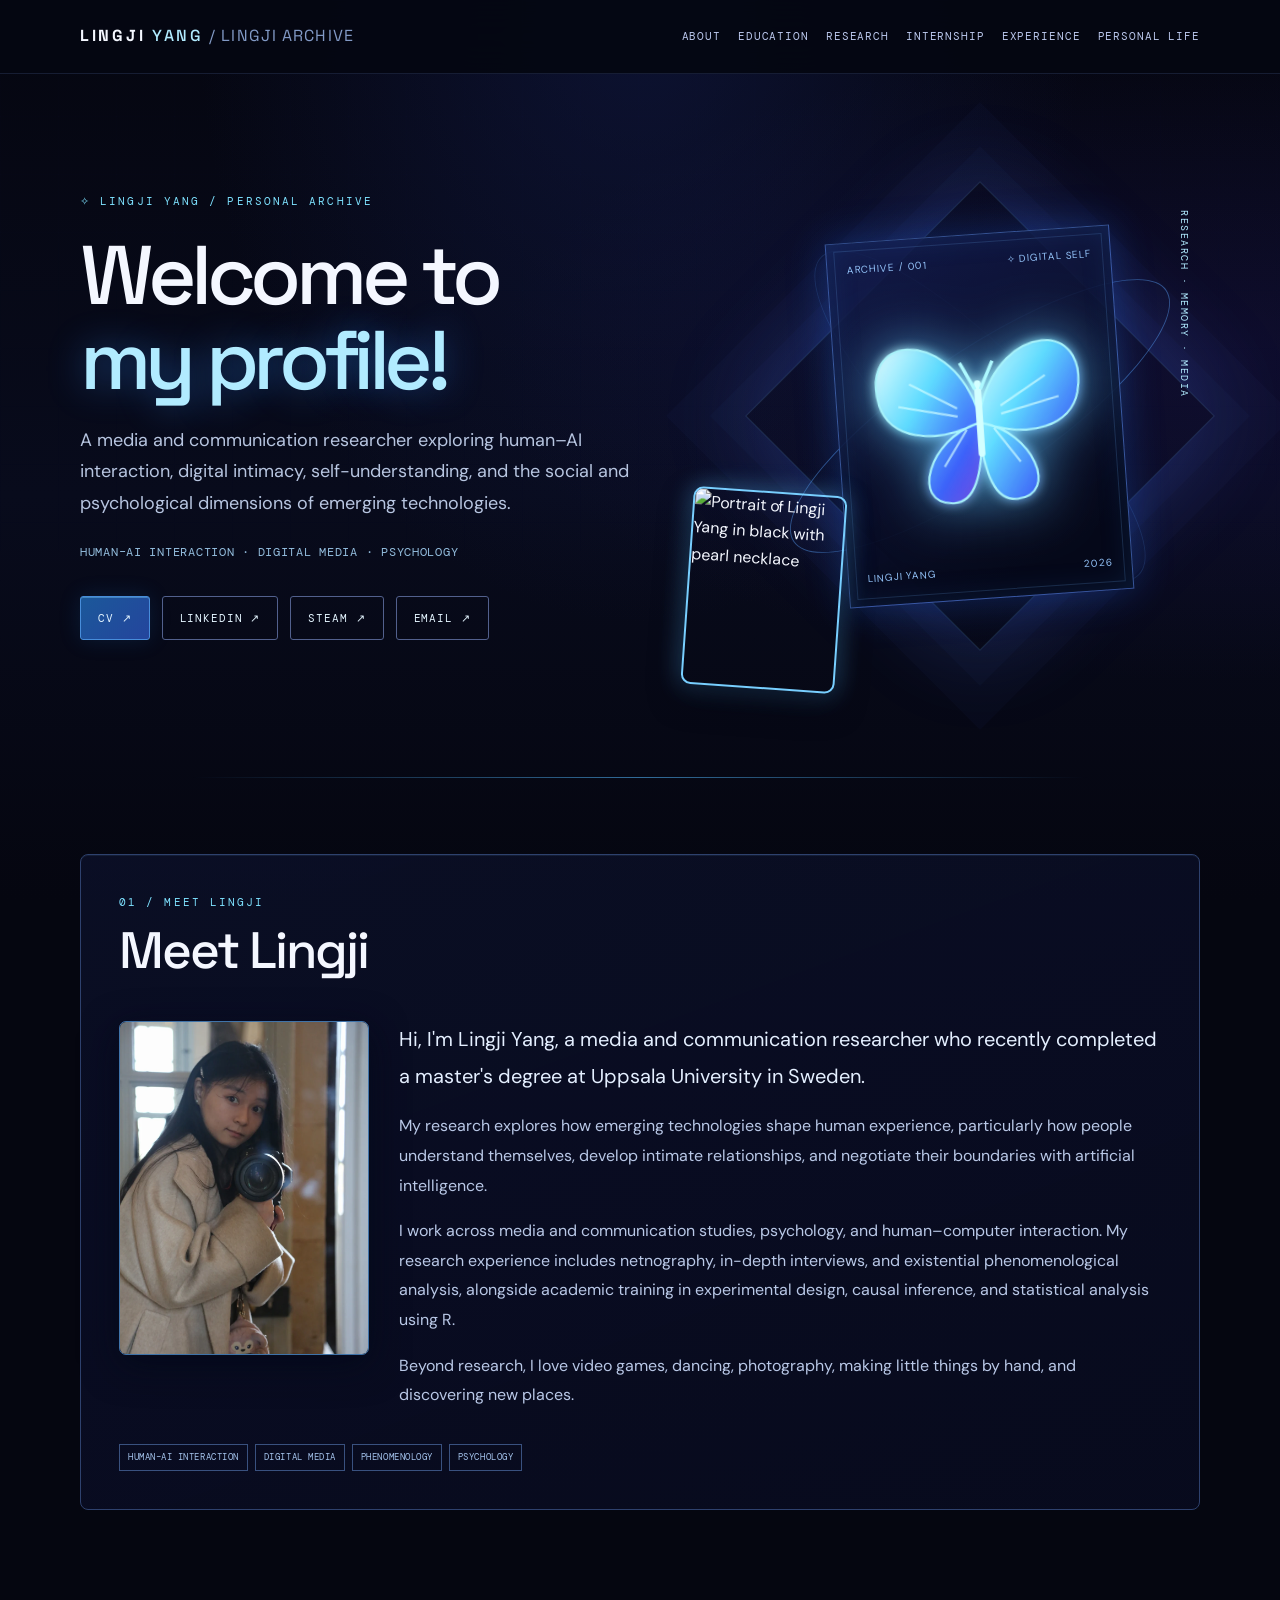
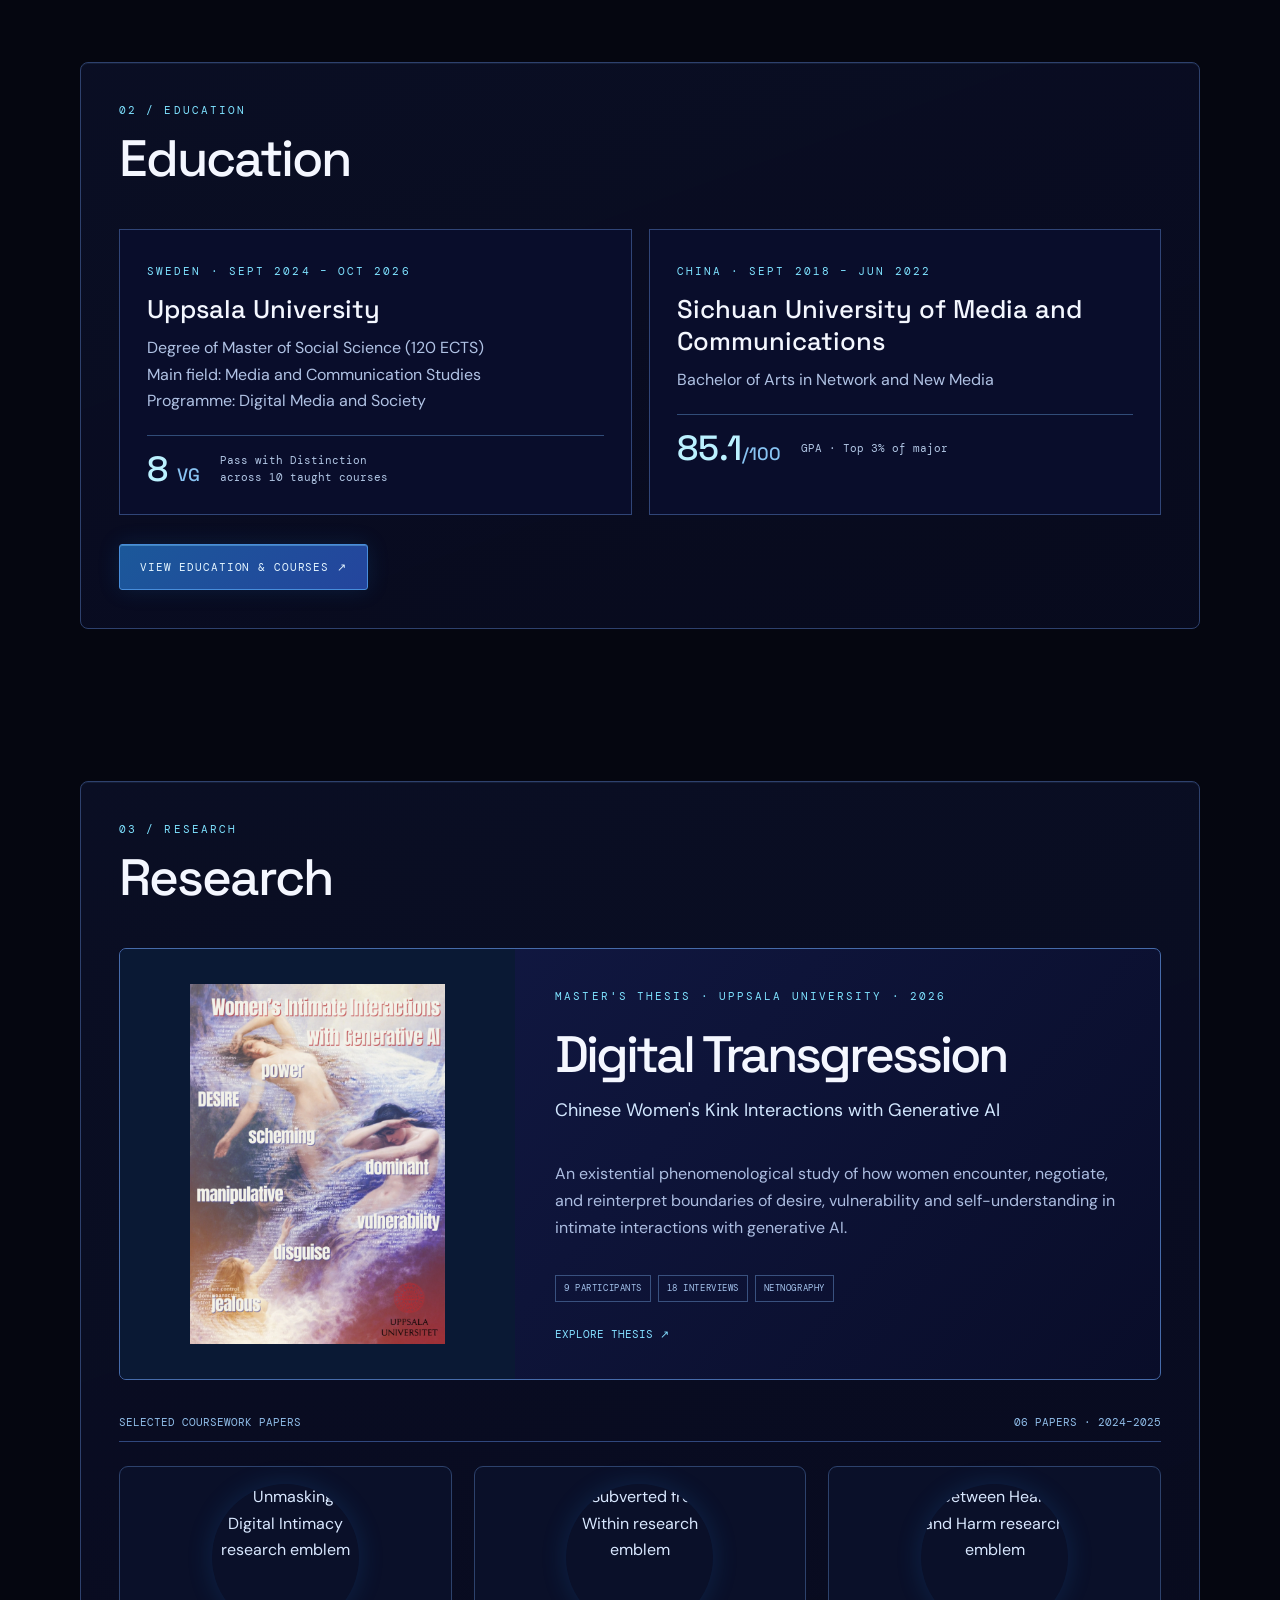
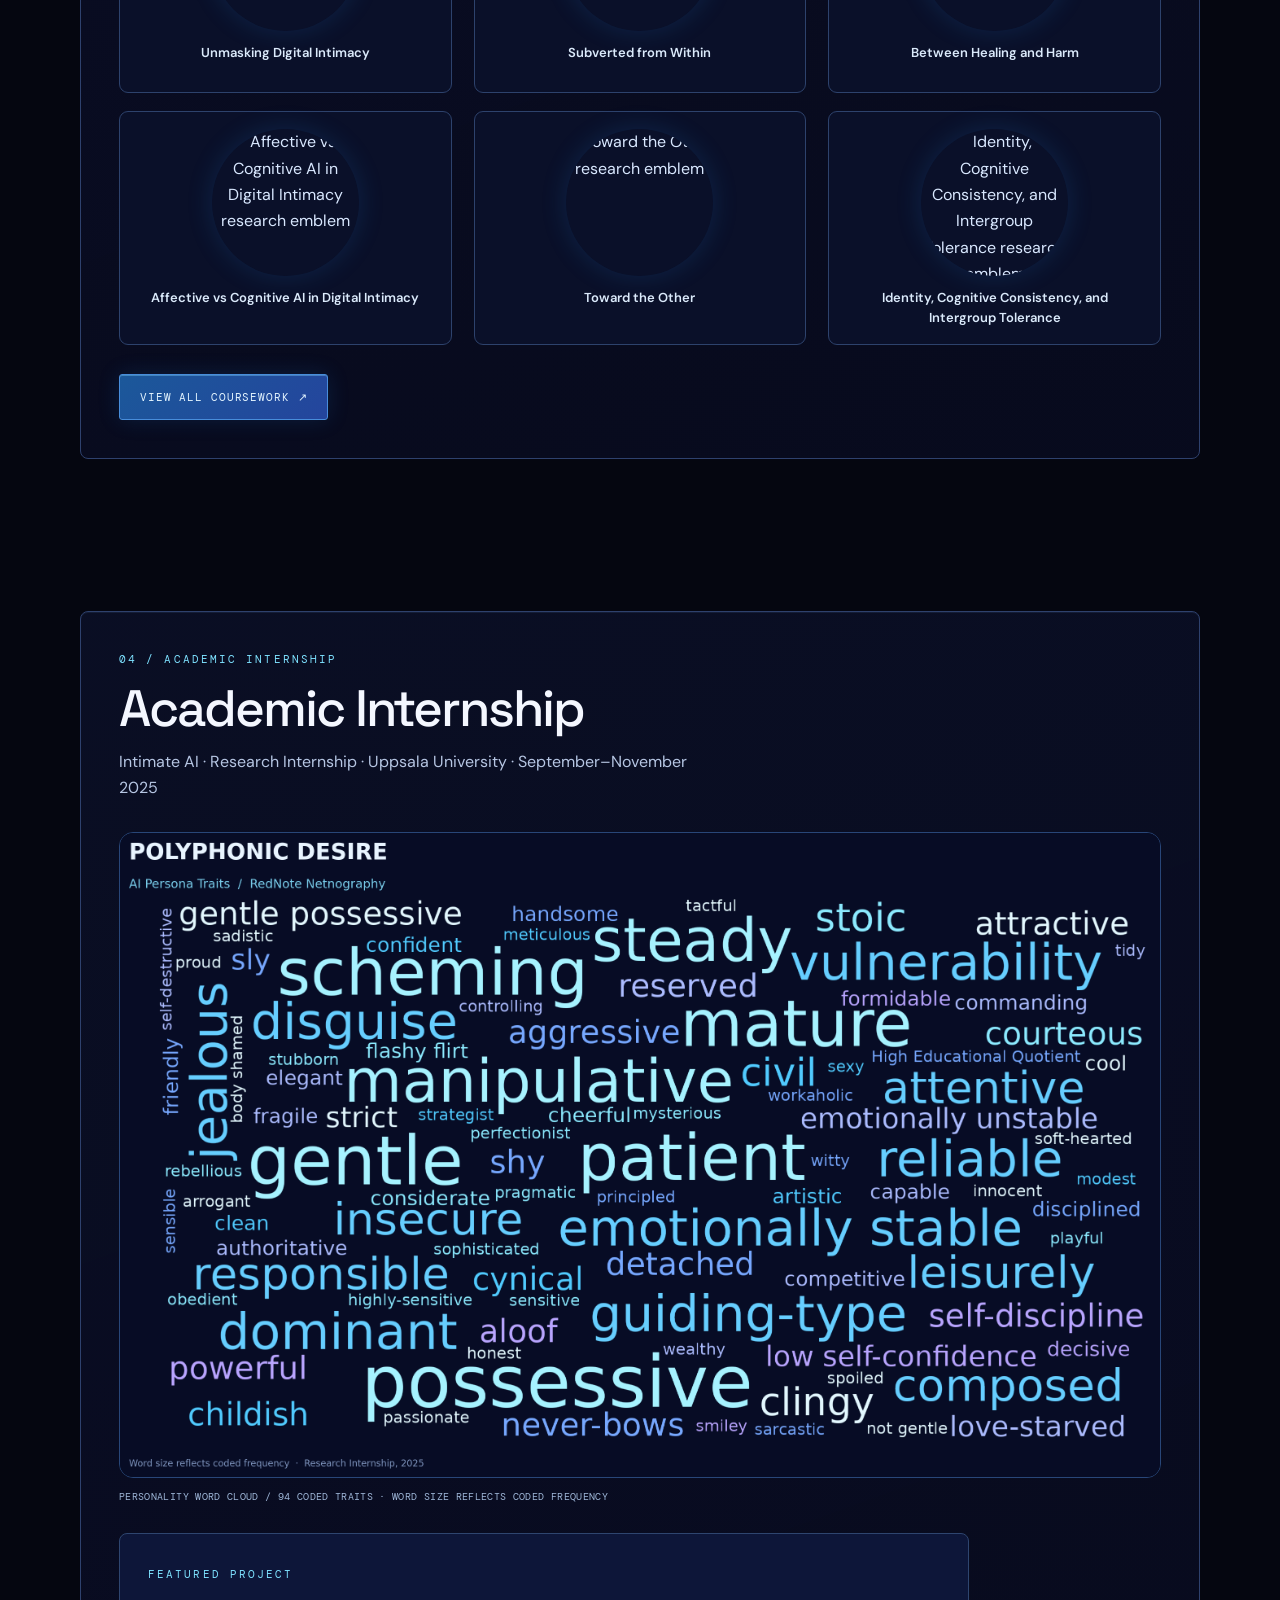
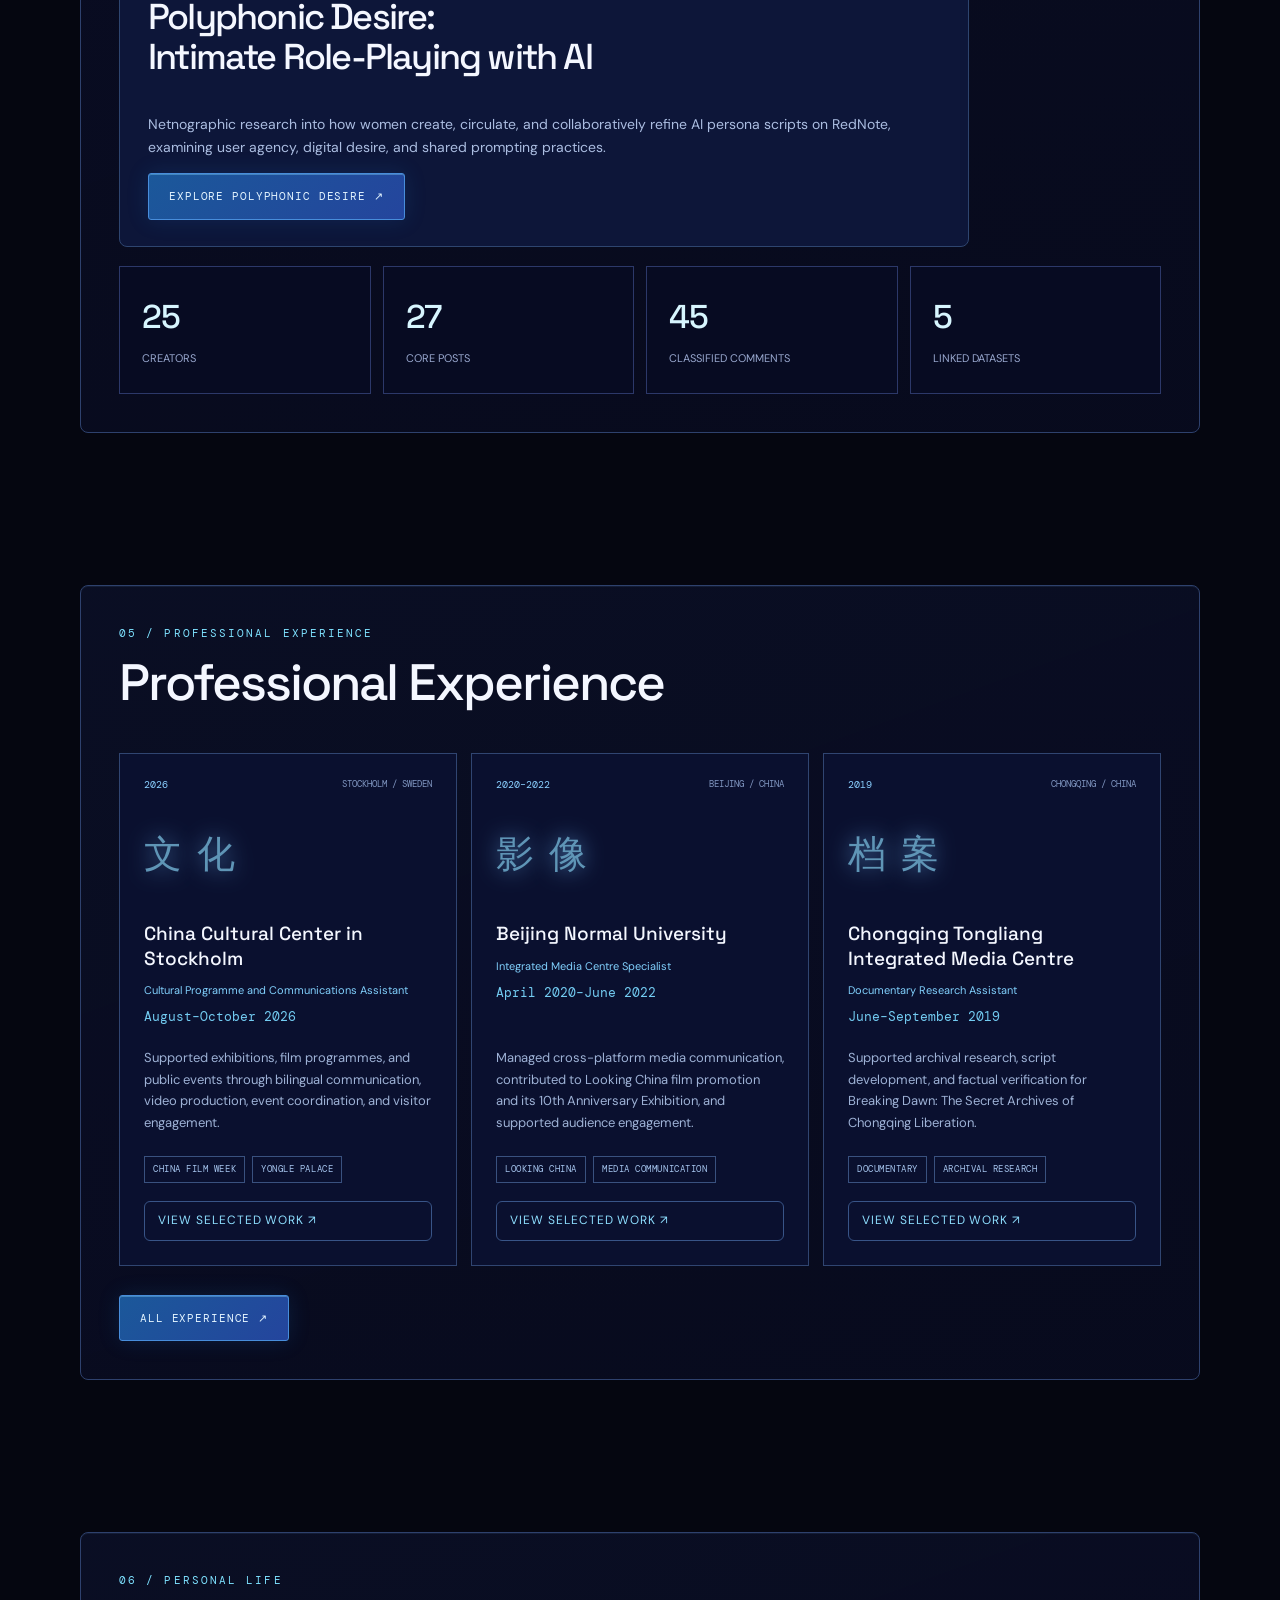
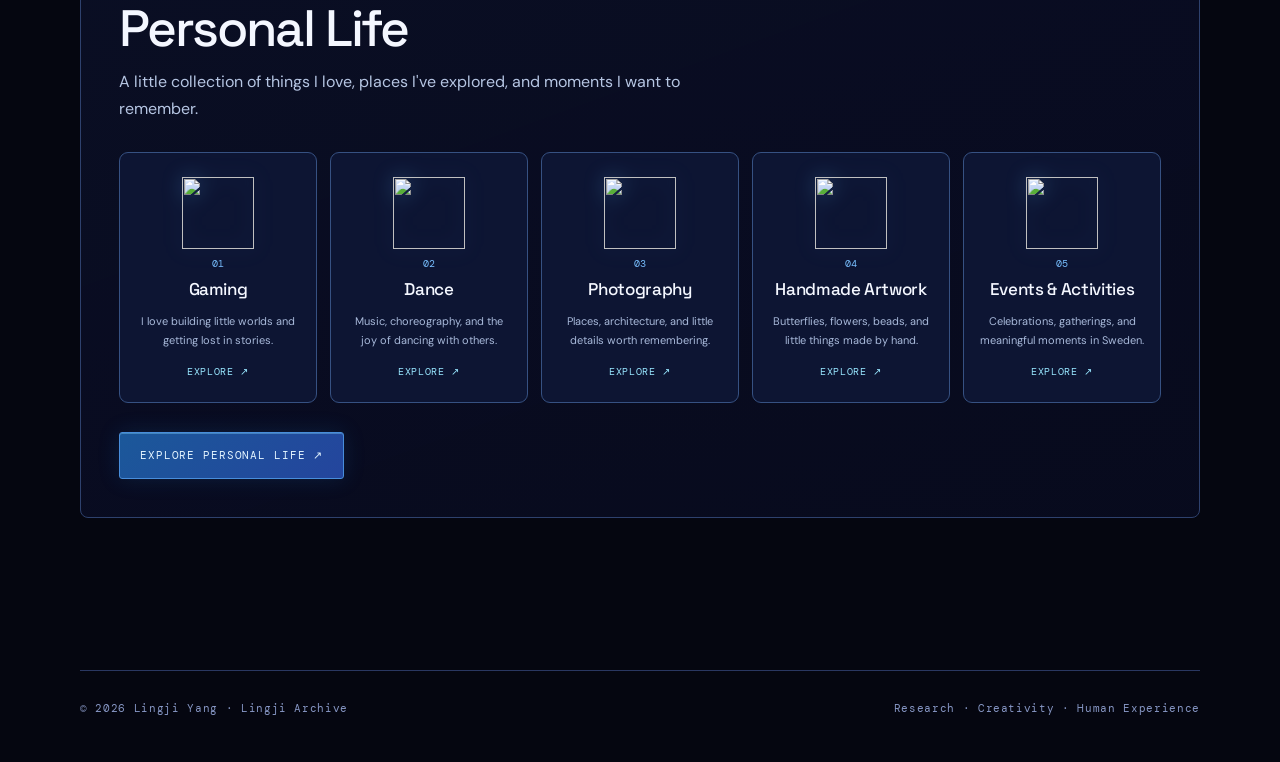
==== commit a5e044fe: "Commit message Update Lingji Archive website" ====
--- a/index.html
+++ b/index.html
@@ -1,18 +1,2 @@
 <!DOCTYPE html>
-
-<html lang="en"><head><meta charset="utf-8"/><meta content="width=device-width,initial-scale=1" name="viewport"/><meta content="#050610" name="theme-color"/><meta content="Lingji Yang's academic research and design portfolio. Human–AI interaction, digital media, agency, and self-reflection." name="description"/><title>Lingji Yang · Blue Archive</title><link href="styles.css" rel="stylesheet"/><link href="assets/butterfly.svg" rel="icon" type="image/svg+xml"/></head><body>
-<nav class="site-nav"><div class="wrap nav-inner"><a class="logo" href="#top">LINGJI <b>YANG</b><span style="color:#7787b9"> / BLUE ARCHIVE</span></a><div class="nav-links"><a href="#about">ABOUT</a><a href="#education">EDUCATION</a><a href="#research">RESEARCH</a><a href="#academic-internship">INTERNSHIP</a><a href="#experience">EXPERIENCE</a><a href="#beyond">BEYOND</a></div></div></nav>
-<header class="hero" id="top"><div class="wrap hero-grid"><div><div class="eyebrow">[ 001 ]   LINGJI YANG / PERSONAL RESEARCH ARCHIVE</div><h1>Hi, I'm <em>Lingji.</em></h1><p class="hero-desc">A media and communication researcher exploring media, technology, and the human experience.</p><p class="hero-sub">Human–AI interaction · Digital intimacy · Self-understanding · User agency</p><div class="button-row"><a class="btn primary" href="#about">MEET THE RESEARCHER ↗</a><a class="btn quiet" href="assets/Lingji_Yang_Academic_CV.pdf" rel="noopener" target="_blank">ACADEMIC CV ↓</a></div></div><div aria-label="Glowing blue butterfly in a digital archive" class="hero-art"><div class="orbit"></div><div class="orbit two"></div><div class="art-card"><div class="art-top"><span>ARCHIVE / 001</span><span>✧ DIGITAL SELF</span></div><img alt="An electric blue butterfly" class="butterfly" src="assets/butterfly.svg"/><div class="art-bottom"><span>LINGJI YANG</span><span>2026</span></div></div><div class="art-corner mono">RESEARCH · MEMORY · MEDIA</div></div></div></header>
-<main>
-<section class="section" id="about"><div class="wrap showcase"><div class="section-head"><div><div class="eyebrow">01 / ABOUT ME</div><h2>Meet Lingji<span style="color:#6fceff">.</span></h2></div><span class="showcase-label">RESEARCHER PROFILE / 2026</span></div><div class="about-layout"><img alt="Lingji Yang, self-portrait with camera" class="about-portrait" loading="lazy" src="assets/lingji-portrait.webp"/><div class="about-copy"><p class="lead">Hi, I'm Lingji Yang, a media and communication researcher with a Degree of Master of Social Science from Uppsala University in Sweden.</p><p>My research explores how emerging media technologies, particularly generative AI, shape human experience, self-understanding, intimacy, and personal agency. I am interested in how people make sense of their relationships with technologies and negotiate the boundaries between the self, others, and AI.</p><p>I work across media and communication studies, human–computer interaction, and psychology. My research experience includes netnography, in-depth interviewing, and existential phenomenological analysis, complemented by training in experimental design, causal inference, and statistical simulation in R.</p><p>My recent work examines AI-mediated intimacy, digital transgression, self-reflection, and the social and psychological implications of conversational AI.</p></div></div><div class="tags"><span class="chip">HUMAN–AI INTERACTION</span><span class="chip">DIGITAL MEDIA</span><span class="chip">PHENOMENOLOGY</span><span class="chip">PSYCHOLOGY</span></div></div></section>
-<section class="section" id="education"><div class="wrap showcase"><div class="section-head"><div><div class="eyebrow">02 / EDUCATION &amp; DISTINCTIONS</div><h2>Academic record<span style="color:#6fceff">.</span></h2><p class="section-intro">Completed degrees and grades for all ten taught courses.</p></div><div class="achievement"><strong>8 <small>VG</small></strong><span>PASS WITH DISTINCTION<br/>60 ECTS</span></div></div><div class="degree-panel"><div class="degree-heading"><div><span class="eyebrow">SWEDEN · 2024—2026</span><h3>Uppsala University</h3><p>Degree of Master of Social Science (120 credits)<br/>Main field: Media and Communication Studies<br/>Programme: Digital Media and Society</p></div><span class="degree-tag">MASTER'S DEGREE</span></div><div class="table-scroll"><table class="grades-table"><thead><tr><th>COURSE</th><th>CREDITS</th><th>GRADE</th></tr></thead><tbody><tr><td>Media and Communication Studies: Digital Media, Culture and Society</td><td class="credits">7.5 ECTS</td><td><span class="grade distinction">VG</span></td></tr><tr><td>Qualitative Methods in the Social Sciences</td><td class="credits">7.5 ECTS</td><td><span class="grade distinction">VG</span></td></tr><tr><td>Media and Communication Studies: Digital Media and Organisations</td><td class="credits">7.5 ECTS</td><td><span class="grade distinction">VG</span></td></tr><tr><td>Quantitative Methods</td><td class="credits">7.5 ECTS</td><td><span class="grade pass">G</span></td></tr><tr><td>Media and Communication Studies: Global Perspectives on Social Change and Digital Media</td><td class="credits">7.5 ECTS</td><td><span class="grade distinction">VG</span></td></tr><tr><td>Media and Communication Studies: Digital Media, Democracy and the Welfare State</td><td class="credits">7.5 ECTS</td><td><span class="grade distinction">VG</span></td></tr><tr><td>Health Psychology and Behavioural Medicine</td><td class="credits">7.5 ECTS</td><td><span class="grade distinction">VG</span></td></tr><tr><td>Forecasting Methods and Causal Inference for the Social Sciences</td><td class="credits">7.5 ECTS</td><td><span class="grade distinction">VG</span></td></tr><tr><td>Advanced Study of Anthropological Theory</td><td class="credits">7.5 ECTS</td><td><span class="grade distinction">VG</span></td></tr><tr><td>Social Psychological Foundations of Intergroup Conflict</td><td class="credits">7.5 ECTS</td><td><span class="grade pass">G</span></td></tr></tbody></table></div><p class="grade-note">VG = Pass with Distinction; G = Pass. Ten taught courses are listed according to the official degree certificate. The master’s thesis and research internship are showcased separately.</p></div><div class="degree-panel bachelor"><div class="degree-heading"><div><span class="eyebrow">CHINA · 2018—2022</span><h3>Sichuan University of Media and Communications</h3><p>Bachelor of Arts · Internet and New Media</p></div><span class="degree-tag">BACHELOR'S DEGREE</span></div><div class="bachelor-highlights"><span>GPA 85.1/100</span><span>TOP 3% OF MAJOR</span><span>OUTSTANDING GRADUATE</span><span>SECOND-CLASS SCHOLARSHIPS · 2019 &amp; 2021</span></div></div></div></section>
-<section class="section" id="research"><div class="wrap"><div class="section-head"><div><div class="eyebrow">03 / RESEARCH ARCHIVE</div><h2>Research showcase<span style="color:#6fceff">.</span></h2><p class="section-intro">One master's thesis and five course papers, clearly distinguished by research type.</p></div><span class="showcase-label">SELECT A WORK TO EXPLORE ↗</span></div><a class="feature-paper" href="thesis.html"><div class="feature-visual"><div class="feature-visual-top">01 / FEATURED WORK</div><img alt="Digital Transgression thesis poster artwork by Lingji Yang" class="thesis-cover" src="assets/digital-transgression-poster.webp"/><span class="feature-visual-bottom">DIGITAL / TRANSGRESSION</span></div><div class="feature-copy"><div class="eyebrow">MASTER'S THESIS · 2026 · UPPSALA UNIVERSITY</div><h3>Digital Transgression</h3><p class="feature-sub">Chinese Women's Kink Interactions with Generative AI</p><p>An existential phenomenological study of how women approach, negotiate and reconsider boundaries of desire and self-understanding through generative AI.</p><div class="tags"><span class="chip">9 PARTICIPANTS</span><span class="chip">18 INTERVIEWS</span><span class="chip">NETNOGRAPHY</span></div><span class="view-link">EXPLORE THE THESIS ↗</span></div></a><div class="archive-divider" style="margin-top:30px"><span>COURSEWORK SHOWCASE / SELECT A PAPER</span><span>05 PAPERS</span></div><div class="course-grid"><a class="course-card feature" href="papers/affective.html"><div class="upper"><img alt="Affective vs Cognitive AI in Digital Intimacy icon" class="paper-mark" src="assets/badge-affective.png"/><span class="small-type">Experimental pre-analysis plan</span></div><div><h3>Affective vs Cognitive AI in Digital Intimacy</h3><div class="course-meta-line">Forecasting Methods and Causal Inference · VG · 2025</div><div class="subtitle">A Pre-Analysis Plan for Understanding the Impact of Chatbot Response Style on Trust, Intimacy, and Disclosure</div><p>A proposed 14-day randomized experiment asks whether supportive and critical chatbot responses affect women’s willingness to disclose personal information and how attachment style might change those effects.</p><div class="out"><strong>RESEARCH OUTPUT</strong><br/>The contribution is an executable and theoretically specified research design linking conversational AI response style to disclosure, attachment and psychological mechanisms, together with a reproducible simulation-based analysis strategy.</div><span class="cta">EXPLORE RESEARCH ↗</span></div></a><a class="course-card" href="papers/healing.html"><div class="upper"><img alt="Between Healing and Harm icon" class="paper-mark" src="assets/badge-healing.png"/><span class="small-type">Scoping review &amp; conceptual framework</span></div><div><h3>Between Healing and Harm</h3><div class="course-meta-line">Health Psychology and Behavioural Medicine · VG · 2025</div><div class="subtitle">A Dual-Pathway–Three-Dimension Model of Digital Companionship and Mental Health</div><p>Drawing on 21 selected studies, this paper proposes a conceptual model of how AI companionship may provide emotional support or, under other patterns of use, undermine psychological flexibility.</p><div class="out"><strong>RESEARCH OUTPUT</strong><br/>The paper contributes the Dual-Pathway–Three-Dimension Model, a conceptual synthesis intended to guide research and design on emotional support, dependence and psychological flexibility. The proposed pathways should not be interpreted as experimentally established causal effects.</div><span class="cta">EXPLORE RESEARCH ↗</span></div></a><a class="course-card" href="papers/feminism.html"><div class="upper"><img alt="Subverted from Within icon" class="paper-mark" src="assets/badge-feminism.png"/><span class="small-type">Collaborative narrative literature review</span></div><div><h3>Subverted from Within</h3><div class="course-meta-line">Global Perspectives on Social Change and Digital Media · VG · 2025</div><div class="subtitle">The Toxic Turn and Its Repercussions for Chinese Feminism: How Chilling Effects Undermine Feminism Movements</div><p>A collaborative review of 20 studies examines how commercialization, ideological disputes and exclusionary practices may create chilling effects within contemporary Chinese feminism.</p><div class="out"><strong>RESEARCH OUTPUT</strong><br/>The review reframes feminist mobilization as shaped by external constraints and internal tensions together, connecting the politics of digital discourse to participation and movement sustainability.</div><span class="cta">EXPLORE RESEARCH ↗</span></div></a><a class="course-card" href="papers/unmasking.html"><div class="upper"><img alt="Unmasking Digital Intimacy icon" class="paper-mark" src="assets/badge-unmasking.png"/><span class="small-type">Critical media analysis · course essay</span></div><div><h3>Unmasking Digital Intimacy</h3><div class="course-meta-line">Digital Media, Culture and Society · VG · Oct 2024 · 7.5 ECTS</div><div class="subtitle">A Critical Analysis of Emotion, Algorithms, and Economics</div><p>Through romantic gaming, AI chatbots and paid cosplay encounters, this essay examines how emotional interaction can become an object of design, platform monetization and user consumption.</p><div class="out"><strong>RESEARCH OUTPUT</strong><br/>The essay advances a critical reading of digital intimacy as a technologically organized and commercially mediated experience, connecting emotional dependency, platform design and economic extraction.</div><span class="cta">EXPLORE RESEARCH ↗</span></div></a><a class="course-card" href="papers/other.html"><div class="upper"><img alt="Toward the Other icon" class="paper-mark" src="assets/badge-other.png"/><span class="small-type">Reflective learning diary · theoretical essay</span></div><div><h3>Toward the Other</h3><div class="course-meta-line">Advanced Study of Anthropological Theory · VG · 2025</div><div class="subtitle">Theory, Morality, and Body</div><p>A reflective exploration of encounter, ethical responsibility and embodiment, connecting major anthropological debates to human–AI relationships and the limits of digital bodies.</p><div class="out"><strong>RESEARCH OUTPUT</strong><br/>The learning diary develops an interdisciplinary theoretical vocabulary that later informs the investigation of desire, vulnerability, digital bodies and subjectivity in the master’s thesis.</div><span class="cta">EXPLORE RESEARCH ↗</span></div></a></div><p style="margin-top:22px"><a class="btn primary" href="coursework.html">VIEW COURSEWORK COLLECTION ↗</a></p><p class="archive-disclaimer">Academic integrity: these are student research works and coursework, not peer-reviewed journal publications. Original participant material is not hosted on this public site.</p></div></section>
-<section class="section" id="academic-internship"><div class="wrap showcase"><div class="section-head"><div><div class="eyebrow">04 / ACADEMIC INTERNSHIP</div><h2>Intimate AI<span style="color:#6fceff">.</span></h2><p class="section-intro">Research internship · Uppsala University · September–November 2025</p></div><span class="showcase-label">RESEARCH FIELDWORK / 2025</span></div><img alt="Polyphonic Desire coded personality word cloud" class="internship-teaser-wordcloud" src="assets/polyphonic-personality-wordcloud.png"/><p class="wordcloud-caption">PERSONALITY WORD CLOUD / 94 CODED TRAITS · Word size reflects coded frequency.</p><div class="internship-hero internship-single"><div><span class="eyebrow">INTERNSHIP REPORT</span><h3>Polyphonic Desire:<br/>Intimate Role-Playing with AI</h3><p>Netnographic research into how women create, circulate and collectively refine AI persona scripts on RedNote, using assemblage theory to understand the social production of desire.</p><a class="btn primary" href="internship.html">OPEN FIELDWORK ARCHIVE ↗</a></div></div><div class="stats"><div class="stat"><strong>25</strong><span>CREATORS</span></div><div class="stat"><strong>27</strong><span>CORE POSTS</span></div><div class="stat"><strong>45</strong><span>CLASSIFIED COMMENTS</span></div><div class="stat"><strong>5</strong><span>LINKED DATASETS</span></div></div></div></section>
-<section class="section" id="experience"><div class="wrap showcase"><div class="section-head"><div><div class="eyebrow">05 / PROFESSIONAL EXPERIENCE</div><h2>Work beyond research<span style="color:#6fceff">.</span></h2><p class="section-intro">Public communication, cultural events and documentary production.</p></div><span class="showcase-label">PROFESSIONAL SHOWCASE</span></div><div class="experience-grid exp-v3"><article><div class="exp-top"><span class="exp-year">2026</span><span class="exp-place">STOCKHOLM / SWEDEN</span></div><div class="exp-glyph">文化</div><h3>China Cultural Center in Stockholm</h3><span class="exp-role">Cultural Programme and Communications Assistant</span><p>Designed promotional posters, commemorative ticket stubs, a photo check-in wall and WeChat editorial layouts for China Film Week 2026. For the Yongle Palace Mural Art Exhibition, supported visitor tours and guided interpretation, and assisted with video filming.</p><div class="tags"><span class="chip">CHINA FILM WEEK</span><span class="chip">YONGLE PALACE</span></div><a class="exp-link" href="experience.html#film-week">VIEW SELECTED WORK ↗</a></article><article><div class="exp-top"><span class="exp-year">2020–2022</span><span class="exp-place">BEIJING / CHINA</span></div><div class="exp-glyph">影像</div><h3>Beijing Normal University</h3><span class="exp-role">Integrated Media Centre Specialist</span><p>Co-curated thematic and programme elements of the Looking China 10th Anniversary Exhibition and produced cross-platform communication content. Related project articles available.</p><div class="tags"><span class="chip">LOOKING CHINA</span><span class="chip">CROSS-CULTURAL MEDIA</span></div><a class="exp-link" href="experience.html#looking-china">VIEW SELECTED WORK ↗</a></article><article><div class="exp-top"><span class="exp-year">2019</span><span class="exp-place">CHONGQING / CHINA</span></div><div class="exp-glyph">档案</div><h3>Chongqing Tongliang Integrated Media Centre</h3><span class="exp-role">Documentary Research Assistant</span><p>Supported archival material collection, script development assistance, and factual verification for <em>Breaking Dawn: The Secret Archives of Chongqing Liberation</em>.</p><div class="tags"><span class="chip">DOCUMENTARY</span><span class="chip">ARCHIVAL RESEARCH</span></div><a class="exp-link" href="experience.html#documentary">VIEW SELECTED WORK ↗</a></article></div><p class="archive-disclaimer">View actual festival designs, Beijing Normal University project article links, and two documentary behind-the-scenes video clips in the Selected Work archive.</p><p class="archive-disclaimer">Dates and institution names follow the Academic CV. The Chongqing placement is recorded there as Tongliang Integrated Media Centre.</p></div></section>
-<section class="section" id="beyond"><div class="wrap showcase"><div class="section-head"><div><div class="eyebrow">06 / BEYOND ACADEMIA</div><h2>Beyond the research<span style="color:#6fceff">.</span></h2><p class="section-intro">Movement, photography, and the communities and cultural experiences I take part in.</p></div><span class="showcase-label">A PERSONAL COLLECTION / REAL WORK</span></div><div class="beyond-preview-grid"><a class="beyond-preview" href="beyond.html#movement"><img alt="Chinese dance group performing with fans" loading="lazy" src="assets/personal/dance-stage-01.webp"/><div class="beyond-preview-body"><span>COLLECTION 01</span><h3>Sports &amp; Movement</h3><p>Chinese dance and swimming, documented through performance photography and video.</p><b>VIEW COLLECTION ↗</b></div></a><a class="beyond-preview" href="beyond.html#photography"><img alt="Photograph of Dresden with architecture and statue" loading="lazy" src="assets/personal/photo-dresden.webp"/><div class="beyond-preview-body"><span>COLLECTION 02</span><h3>Photography</h3><p>A personal visual journal of cities, architecture, travel, and the everyday.</p><b>VIEW GALLERY ↗</b></div></a><a class="beyond-preview" href="beyond.html#artwork"><img alt="Handmade blue butterfly and purple flower" loading="lazy" src="assets/personal/artwork-butterfly-flower.webp"/><div class="beyond-preview-body"><span>COLLECTION 03</span><h3>Handmade Artwork</h3><p>Butterflies, flowers and small handmade pieces exploring colour and material.</p><b>VIEW COLLECTION ↗</b></div></a>
-<a class="beyond-preview" href="beyond.html#activities"><img alt="Frame from a Valborg celebration recording" loading="lazy" src="assets/personal/valborg-poster.webp"/><div class="beyond-preview-body"><span>COLLECTION 04</span><h3>Events &amp; Activities</h3><p>Cultural celebrations, community gatherings, and learning beyond the classroom.</p><b>VIEW ACTIVITIES ↗</b></div></a></div><p class="archive-disclaimer">All photos and videos in these collections are user-supplied. Event labels are descriptive, not claims of formal organizational roles or lecture attendance.</p></div></section>
-<section class="section"><div class="wrap"><div class="banner"><div><div class="eyebrow">CONTACT</div><h3>Ideas begin with questions.</h3><p>For academic correspondence, research collaborations and inquiries.</p></div><a class="btn primary" href="mailto:yanglingji@outlook.com">EMAIL LINGJI ↗</a></div></div></section>
-</main>
-<div class="social-profile-links"><a href="https://www.linkedin.com/in/lingji-yang-00aa20309" target="_blank" rel="noopener noreferrer">LINKEDIN ↗</a><a href="https://steamcommunity.com/profiles/76561198952881901/" target="_blank" rel="noopener noreferrer">STEAM ↗</a></div>
-<footer class="wrap footer"><div>© 2026 LINGJI YANG · BLUE ARCHIVE</div><div>MEDIA · EXPERIENCE · HUMAN–AI INTERACTION</div><div><a href="thesis.html">THESIS</a>   /   <a href="assets/Lingji_Yang_Academic_CV.pdf">CV</a>   /   <a href="mailto:yanglingji@outlook.com">CONTACT</a></div></footer>
-</body></html>
+<html lang="en"><head><meta charset="utf-8"/><meta content="width=device-width,initial-scale=1" name="viewport"/><meta content="#050610" name="theme-color"/><meta content="A personal archive of research, work and creative life by Lingji Yang." name="description"/><title>Home · Lingji Archive</title><link href="assets/butterfly.svg" rel="icon" type="image/svg+xml"/><link href="styles.css" rel="stylesheet"/><link href="archive-update.css" rel="stylesheet"/></head><body><nav class="site-nav"><div class="wrap nav-inner"><a class="logo" href="index.html">LINGJI <b>YANG</b><span class="archive-wordmark"> / LINGJI ARCHIVE</span></a><div class="nav-links"><a href="index.html#about">ABOUT</a><a href="index.html#education">EDUCATION</a><a href="index.html#research">RESEARCH</a><a href="index.html#academic-internship">INTERNSHIP</a><a href="index.html#experience">EXPERIENCE</a><a href="index.html#personal-life">PERSONAL LIFE</a></div></div></nav><header class="hero" id="top"><div class="wrap hero-grid"><div class="hero-copy"><div class="eyebrow">✧ LINGJI YANG / PERSONAL ARCHIVE</div><h1>Welcome to<br/><em>my profile!</em></h1><p class="hero-desc">A media and communication researcher exploring human–AI interaction, digital intimacy, self-understanding, and the social and psychological dimensions of emerging technologies.</p><p class="hero-sub">HUMAN–AI INTERACTION · DIGITAL MEDIA · PSYCHOLOGY</p><div class="button-row"><a class="btn primary" href="assets/Lingji_Yang_Academic_CV.pdf" rel="noopener" target="_blank">CV ↗</a><a class="btn quiet" href="https://www.linkedin.com/in/lingji-yang-00aa20309" rel="noopener" target="_blank">LINKEDIN ↗</a><a class="btn quiet" href="https://steamcommunity.com/profiles/76561198952881901/" rel="noopener" target="_blank">STEAM ↗</a><a class="btn quiet" href="mailto:yanglingji@outlook.com">EMAIL ↗</a></div></div><div class="hero-art"><div class="orbit"></div><div class="orbit two"></div><div class="art-card"><div class="art-top"><span>ARCHIVE / 001</span><span>✧ DIGITAL SELF</span></div><img alt="Luminescent blue butterfly" class="butterfly" src="assets/butterfly.svg"/><div class="art-bottom"><span>LINGJI YANG</span><span>2026</span></div></div><img alt="Portrait of Lingji Yang in black with pearl necklace" class="hero-profile" src="assets/lingji-profile.webp"/><div class="art-corner mono">RESEARCH · MEMORY · MEDIA</div></div></div></header><main><section class="section" id="about"><div class="wrap showcase"><div class="section-head"><div><div class="eyebrow">01 / MEET LINGJI</div><h2>Meet Lingji</h2></div></div><div class="about-layout"><img alt="Lingji Yang with her camera" class="about-portrait" loading="lazy" src="assets/lingji-portrait.webp"/><div class="about-copy"><p class="lead">Hi, I'm Lingji Yang, a media and communication researcher who recently completed a master's degree at Uppsala University in Sweden.</p><p>My research explores how emerging technologies shape human experience, particularly how people understand themselves, develop intimate relationships, and negotiate their boundaries with artificial intelligence.</p><p>I work across media and communication studies, psychology, and human–computer interaction. My research experience includes netnography, in-depth interviews, and existential phenomenological analysis, alongside academic training in experimental design, causal inference, and statistical analysis using R.</p><p>Beyond research, I love video games, dancing, photography, making little things by hand, and discovering new places.</p></div></div><div class="tags"><span class="chip">HUMAN–AI INTERACTION</span><span class="chip">DIGITAL MEDIA</span><span class="chip">PHENOMENOLOGY</span><span class="chip">PSYCHOLOGY</span></div></div></section><section class="section" id="education"><div class="wrap showcase"><div class="section-head"><div><div class="eyebrow">02 / EDUCATION</div><h2>Education</h2></div></div><div class="education-quick-grid"><div class="degree-panel"><div class="degree-heading"><div><span class="eyebrow">SWEDEN · SEPT 2024 – OCT 2026</span><h3>Uppsala University</h3><p>Degree of Master of Social Science (120 ECTS)<br/>Main field: Media and Communication Studies<br/>Programme: Digital Media and Society</p></div></div><div class="education-highlights"><span class="education-number">8 <small>VG</small></span><span>Pass with Distinction<br/>across 10 taught courses</span></div></div><div class="degree-panel bachelor"><div class="degree-heading"><div><span class="eyebrow">CHINA · SEPT 2018 – JUN 2022</span><h3>Sichuan University of Media and Communications</h3><p>Bachelor of Arts in Network and New Media</p></div></div><div class="education-highlights"><span class="education-number">85.1<small>/100</small></span><span>GPA · Top 3% of major</span></div></div></div><p class="section-action"><a class="btn primary" href="education.html">VIEW EDUCATION &amp; COURSES ↗</a></p></div></section><section class="section" id="research"><div class="wrap showcase"><div class="section-head"><div><div class="eyebrow">03 / RESEARCH</div><h2>Research</h2></div></div> <a class="feature-paper" href="thesis.html"><div class="feature-visual"><img alt="Original master's thesis poster by Lingji Yang" class="thesis-cover" src="assets/digital-transgression-poster.webp"/></div><div class="feature-copy"><div class="eyebrow">MASTER'S THESIS · UPPSALA UNIVERSITY · 2026</div><h3>Digital Transgression</h3><p class="feature-sub">Chinese Women's Kink Interactions with Generative AI</p><p>An existential phenomenological study of how women encounter, negotiate, and reinterpret boundaries of desire, vulnerability and self-understanding in intimate interactions with generative AI.</p><div class="tags"><span class="chip">9 PARTICIPANTS</span><span class="chip">18 INTERVIEWS</span><span class="chip">NETNOGRAPHY</span></div><span class="view-link">EXPLORE THESIS ↗</span></div></a><div class="archive-divider home-paper-divider"><span>SELECTED COURSEWORK PAPERS</span><span>06 PAPERS · 2024–2025</span></div><div class="badge-shelf"><a class="badge-entry" href="papers/unmasking.html"><img alt="Unmasking Digital Intimacy research emblem" loading="lazy" src="assets/research-unmasking-exact.png"/><span class="badge-title">Unmasking Digital Intimacy</span></a><a class="badge-entry" href="papers/feminism.html"><img alt="Subverted from Within research emblem" loading="lazy" src="assets/research-feminism-exact.png"/><span class="badge-title">Subverted from Within</span></a><a class="badge-entry" href="papers/healing.html"><img alt="Between Healing and Harm research emblem" loading="lazy" src="assets/research-healing-exact.png"/><span class="badge-title">Between Healing and Harm</span></a><a class="badge-entry" href="papers/affective.html"><img alt="Affective vs Cognitive AI in Digital Intimacy research emblem" loading="lazy" src="assets/research-affective-exact.png"/><span class="badge-title">Affective vs Cognitive AI in Digital Intimacy</span></a><a class="badge-entry" href="papers/other.html"><img alt="Toward the Other research emblem" loading="lazy" src="assets/research-other-exact.png"/><span class="badge-title">Toward the Other</span></a><a class="badge-entry" href="papers/identity.html"><img alt="Identity, Cognitive Consistency, and Intergroup Tolerance research emblem" loading="lazy" src="assets/research-identity-exact.png"/><span class="badge-title">Identity, Cognitive Consistency, and Intergroup Tolerance</span></a></div><p class="section-action"><a class="btn primary" href="coursework.html">VIEW ALL COURSEWORK ↗</a></p></div></section><section class="section" id="academic-internship"><div class="wrap showcase"><div class="section-head"><div><div class="eyebrow">04 / ACADEMIC INTERNSHIP</div><h2>Academic Internship</h2><p class="section-intro">Intimate AI · Research Internship · Uppsala University · September–November 2025</p></div></div><img alt="Original coded personality word cloud with 94 traits" class="internship-teaser-wordcloud" loading="lazy" src="assets/polyphonic-personality-wordcloud.png"/><p class="wordcloud-caption">PERSONALITY WORD CLOUD / 94 CODED TRAITS · WORD SIZE REFLECTS CODED FREQUENCY</p><div class="internship-hero internship-single"><div><span class="eyebrow">FEATURED PROJECT</span><h3>Polyphonic Desire:<br/>Intimate Role-Playing with AI</h3><p>Netnographic research into how women create, circulate, and collaboratively refine AI persona scripts on RedNote, examining user agency, digital desire, and shared prompting practices.</p><a class="btn primary" href="internship.html">EXPLORE POLYPHONIC DESIRE ↗</a></div></div><div class="stats"><div class="stat"><strong>25</strong><span>CREATORS</span></div><div class="stat"><strong>27</strong><span>CORE POSTS</span></div><div class="stat"><strong>45</strong><span>CLASSIFIED COMMENTS</span></div><div class="stat"><strong>5</strong><span>LINKED DATASETS</span></div></div></div></section><section class="section" id="experience"><div class="wrap showcase"><div class="section-head"><div><div class="eyebrow">05 / PROFESSIONAL EXPERIENCE</div><h2>Professional Experience</h2></div></div><div class="experience-grid exp-v3"><article><div class="exp-top"><span class="exp-year">2026</span><span class="exp-place">STOCKHOLM / SWEDEN</span></div><div class="exp-glyph">文化</div><h3>China Cultural Center in Stockholm</h3><span class="exp-role">Cultural Programme and Communications Assistant</span><p class="exp-date">August–October 2026</p><p>Supported exhibitions, film programmes, and public events through bilingual communication, video production, event coordination, and visitor engagement.</p><div class="tags"><span class="chip">CHINA FILM WEEK</span><span class="chip">YONGLE PALACE</span></div><a class="exp-link" href="experience.html#stockholm">VIEW SELECTED WORK ↗</a></article><article><div class="exp-top"><span class="exp-year">2020–2022</span><span class="exp-place">BEIJING / CHINA</span></div><div class="exp-glyph">影像</div><h3>Beijing Normal University</h3><span class="exp-role">Integrated Media Centre Specialist</span><p class="exp-date">April 2020–June 2022</p><p>Managed cross-platform media communication, contributed to Looking China film promotion and its 10th Anniversary Exhibition, and supported audience engagement.</p><div class="tags"><span class="chip">LOOKING CHINA</span><span class="chip">MEDIA COMMUNICATION</span></div><a class="exp-link" href="experience.html#beijing">VIEW SELECTED WORK ↗</a></article><article><div class="exp-top"><span class="exp-year">2019</span><span class="exp-place">CHONGQING / CHINA</span></div><div class="exp-glyph">档案</div><h3>Chongqing Tongliang Integrated Media Centre</h3><span class="exp-role">Documentary Research Assistant</span><p class="exp-date">June–September 2019</p><p>Supported archival research, script development, and factual verification for Breaking Dawn: The Secret Archives of Chongqing Liberation.</p><div class="tags"><span class="chip">DOCUMENTARY</span><span class="chip">ARCHIVAL RESEARCH</span></div><a class="exp-link" href="experience.html#chongqing">VIEW SELECTED WORK ↗</a></article></div><p class="section-action"><a class="btn primary" href="experience.html">ALL EXPERIENCE ↗</a></p></div></section><section class="section" id="personal-life"><div class="wrap showcase"><div class="section-head"><div><div class="eyebrow">06 / PERSONAL LIFE</div><h2>Personal Life</h2><p class="section-intro">A little collection of things I love, places I've explored, and moments I want to remember.</p></div></div><div class="personal-tiles"><a class="personal-tile" href="personal-life.html#gaming"><img alt="" aria-hidden="true" src="assets/showcase-icons/gaming.svg"/><span class="personal-tile-no">01</span><h3>Gaming</h3><p>I love building little worlds and getting lost in stories.</p><span class="tile-cta">EXPLORE ↗</span></a><a class="personal-tile" href="personal-life.html#dance"><img alt="" aria-hidden="true" src="assets/showcase-icons/dance.svg"/><span class="personal-tile-no">02</span><h3>Dance</h3><p>Music, choreography, and the joy of dancing with others.</p><span class="tile-cta">EXPLORE ↗</span></a><a class="personal-tile" href="personal-life.html#photography"><img alt="" aria-hidden="true" src="assets/showcase-icons/camera.svg"/><span class="personal-tile-no">03</span><h3>Photography</h3><p>Places, architecture, and little details worth remembering.</p><span class="tile-cta">EXPLORE ↗</span></a><a class="personal-tile" href="personal-life.html#artwork"><img alt="" aria-hidden="true" src="assets/showcase-icons/handmade.svg"/><span class="personal-tile-no">04</span><h3>Handmade Artwork</h3><p>Butterflies, flowers, beads, and little things made by hand.</p><span class="tile-cta">EXPLORE ↗</span></a><a class="personal-tile" href="personal-life.html#activities"><img alt="" aria-hidden="true" src="assets/showcase-icons/events.svg"/><span class="personal-tile-no">05</span><h3>Events &amp; Activities</h3><p>Celebrations, gatherings, and meaningful moments in Sweden.</p><span class="tile-cta">EXPLORE ↗</span></a></div><p class="section-action"><a class="btn primary" href="personal-life.html">EXPLORE PERSONAL LIFE ↗</a></p></div></section></main><footer class="wrap footer"><span>© 2026 Lingji Yang · Lingji Archive</span><span>Research · Creativity · Human Experience</span></footer></body></html>
--- a/archive-update.css
+++ b/archive-update.css
@@ -0,0 +1,174 @@
+
+/* Lingji Archive 2026: design remains rooted in the pre-Steam public site. */
+:root{--bg:#050610;--mid:#0a0c24;--electric:#75cdff;--ice:#b1ebff;--muted:#b6c6e3}
+.archive-wordmark{font-weight:400;color:#829ac6;letter-spacing:.07em}
+.site-nav{background:#050712ed}
+.nav-links{gap:17px}
+.nav-links a{white-space:nowrap}
+.section{padding:76px 0}
+.section h2{font-size:clamp(34px,4vw,52px);letter-spacing:-.04em}
+.section-head{margin-bottom:30px}
+.hero{padding:112px 0 132px;min-height:640px;overflow:hidden}
+.hero-grid{grid-template-columns:1.18fr .82fr;gap:45px}
+.hero-copy{position:relative;z-index:2}
+.hero h1{font-size:clamp(58px,6.5vw,89px);letter-spacing:-.065em;line-height:1.02;max-width:680px}
+.hero-desc{max-width:550px}
+.hero-art{min-height:460px;isolation:isolate}
+.hero-profile{position:absolute;width:154px;height:198px;object-fit:cover;object-position:center top;bottom:-43px;left:-72px;border:2px solid #78cfff;border-radius:10px;box-shadow:0 13px 30px #030714b5,0 0 25px #5ebcff7e;transform:rotate(4deg);z-index:4}
+.hero .art-card{z-index:2}
+.hero .orbit{z-index:1}
+.hero .art-corner{z-index:3}
+.hero-sub{font-size:12px;letter-spacing:.06em;color:#93bddd}
+.hero .button-row .btn{padding:12px 17px}
+.showcase{border:1px solid #2e416d;background:linear-gradient(160deg,rgba(14,19,48,.64),rgba(9,13,35,.72));padding:clamp(22px,3.8vw,38px);border-radius:8px}
+.about-layout .about-copy p{line-height:1.85}
+.about-portrait{max-width:268px}
+.section-action{margin:29px 0 0}
+.education-quick-grid{display:grid;grid-template-columns:1fr 1fr;gap:17px}
+.education-quick-grid .degree-panel{margin:0;min-height:260px;padding:27px}
+.education-quick-grid .degree-heading{display:block}
+.education-quick-grid .degree-heading h3{font-size:clamp(20px,2vw,27px);line-height:1.25}
+.education-highlights{display:flex;align-items:center;gap:20px;margin-top:19px;padding-top:16px;border-top:1px solid #314c78;color:#b1c6e4;font:11px/1.6 'DM Mono',monospace}
+.education-number{font:500 35px/1 'Space Grotesk',sans-serif;color:#bbf1ff;white-space:nowrap}
+.education-number small{font-size:18px;color:#88c3f2}
+.feature-paper{border-radius:7px;grid-template-columns:minmax(280px,.76fr) minmax(0,1.24fr);min-height:390px}
+.feature-copy{display:flex;flex-direction:column;align-items:flex-start;justify-content:center}
+.feature-copy p{max-width:55ch}
+.feature-visual{background:#0a1934;padding:22px 25px;min-height:395px}
+.feature-visual .thesis-cover{height:360px;width:auto;max-width:100%;object-fit:contain;margin:auto}
+.home-paper-divider{margin-top:35px;margin-bottom:23px}
+.badge-shelf{grid-template-columns:repeat(3,minmax(0,1fr));gap:18px 22px;margin:24px 0 8px}
+.badge-entry{display:flex;justify-content:flex-start;align-items:center;padding:17px 12px;min-height:227px;background:#0a1029;border:1px solid #2d426c;border-radius:9px;transition:.2s}
+.badge-entry:hover{border-color:#86dafa;background:#101c3b;box-shadow:0 14px 36px #12397645;transform:translateY(-4px)}
+.badge-entry img{display:block;max-width:147px;width:65%;border:0!important;border-radius:50%;box-shadow:0 0 26px #1d77cd33;aspect-ratio:1}
+.badge-entry .badge-title{max-width:290px;font-size:13px;line-height:1.5;color:#dbeafb;font-weight:600;letter-spacing:0}
+.badge-entry .badge-kind{font:10px 'DM Mono',monospace;color:#7dcaff}
+.badge-entry .badge-summary{font-size:12px;color:#a9b7da;line-height:1.65;max-width:260px}
+.badge-shelf-detailed{margin-bottom:40px}
+.badge-shelf-detailed .badge-entry{min-height:260px}
+.internship-teaser-wordcloud{max-height:none!important;width:100%;object-fit:contain!important;background:#071025}
+.internship-hero.internship-single{border:1px solid #2e456f;border-radius:8px;padding:26px 28px;background:#0d1639;margin:8px 0 0}
+.internship-hero.internship-single h3{font-size:clamp(24px,2.9vw,36px)}
+.exp-date{font:11px 'DM Mono',monospace;color:#73ccf2!important;margin:9px 0}
+.personal-tiles{display:grid;grid-template-columns:repeat(5,minmax(0,1fr));gap:13px}
+.personal-tile{border:1px solid #365182;background:#0d1533;border-radius:9px;padding:24px 15px;min-height:235px;display:flex;flex-direction:column;align-items:center;justify-content:flex-start;text-align:center;transition:.25s}
+.personal-tile:hover{transform:translateY(-5px);border-color:#80d9ff;box-shadow:0 12px 30px #1267b021}
+.personal-tile img{width:72px;height:72px;margin-bottom:8px;object-fit:contain;filter:drop-shadow(0 0 10px #58b5ff4a)}
+.personal-tile h3{font:500 17px 'Space Grotesk';letter-spacing:-.02em;margin:8px 0}
+.personal-tile p{font-size:11px;color:#a8b9da;line-height:1.7;flex:1;margin:4px 0 16px}
+.personal-tile-no{font:10px 'DM Mono';color:#79bfff}
+.tile-cta{font:10px 'DM Mono';letter-spacing:.07em;color:#98e6ff}
+.footer{font-size:11px;justify-content:space-between}
+/* Shared detailed pages */
+.detail-page{padding-top:35px}
+.backline{font:11px 'DM Mono',monospace;letter-spacing:.07em;color:#8fdbff;margin:18px 0 25px}
+.backline a:hover{color:#fff}
+.detail-head{border-bottom:1px solid #30486f;padding:25px 0 45px;margin-bottom:35px}
+.detail-head h1,.thesis-new-hero h1{font:500 clamp(42px,6vw,70px)/1.08 'Space Grotesk';letter-spacing:-.05em;margin:20px 0 14px}
+.page-lede{font-size:18px;color:#bccde8;max-width:890px;line-height:1.7}
+.detail-block{border:1px solid #2a416b;background:linear-gradient(145deg,#121b3b,#080d22);padding:clamp(20px,4vw,39px);margin:24px 0 32px;border-radius:10px}
+.detail-block h2{font:500 clamp(29px,3.4vw,44px)/1.18 'Space Grotesk';margin:14px 0}
+.detail-block h3{font:500 23px 'Space Grotesk';margin:31px 0 15px}
+.detail-block p{color:#bccae3}
+.detail-strong{color:#e4edfb!important;font-size:18px}
+.stat-mini-grid{display:flex;gap:14px;margin:25px 0}
+.stat-mini-grid div{background:#101d3e;border:1px solid #344d7c;border-radius:8px;padding:13px 23px}
+.stat-mini-grid strong{display:block;color:#b6edff;font:500 27px 'Space Grotesk'}
+.stat-mini-grid span{display:block;color:#8da6ce;font:10px 'DM Mono';margin-top:3px}
+.content-list li{margin:11px 0;color:#c3d2e8}
+.collection-list{display:grid;gap:16px;margin:48px 0}
+.collection-item{display:grid;grid-template-columns:132px 1fr;align-items:center;gap:30px;border:1px solid #2f4979;border-radius:10px;background:#0e1532;padding:22px 30px;transition:.22s}
+.collection-item:hover{transform:translateX(3px);border-color:#8bdcff;background:#111e43}
+.collection-item img{width:132px;height:132px}
+.collection-item h2{font:500 clamp(22px,2.7vw,32px)/1.2 'Space Grotesk';margin:8px 0}
+.collection-item .eyebrow{font-size:10px}
+.collection-item p{font-size:13px;color:#b5c6e2;margin:6px 0}
+.collection-subtitle{font-size:16px!important;color:#d2ddf1!important}
+.collection-item .view-link{display:inline-block;margin-top:12px}
+.collection-item .course-meta-line{font-size:11px}
+.paper-hero-v4{padding-top:32px;padding-bottom:30px}
+.paper-hero-v4 .paper-mark.large{width:160px;height:160px;object-fit:contain}
+.paper-hero-v4 h1{font-size:clamp(36px,5vw,62px)}
+.paper-info{margin:20px 0 9px}
+.paper-byline{color:#a7bfdc;font-size:13px;margin:6px 0}
+.paper-opening{font-size:17px!important;color:#dbeafd!important;margin:20px 0 36px!important;line-height:1.8}
+.paper-section{scroll-margin-top:94px}
+.paper-section .paper-label{display:block;margin:0 0 18px;font-size:12px}
+.paper-section .analysis-block{background:linear-gradient(125deg,#121a3b,#0b1028);border:1px solid #273c67;padding:19px 23px;margin:15px 0;border-radius:8px}
+.paper-section .analysis-block h3{margin:0 0 9px;font:500 19px 'Space Grotesk'}
+.paper-section .analysis-block p{font-size:14px;line-height:1.85}
+.paper-section>p{font-size:15px;line-height:1.9;color:#bfd0e9}
+.paper-section ul{color:#c7d6ef}
+.paper-section li{margin:7px 0}
+.paper-content{grid-template-columns:minmax(0,1fr) 230px;gap:50px}
+.paper-side{border-radius:8px;padding:22px}
+.paper-side a{font-size:12px}
+.paper-pager{display:flex;flex-wrap:wrap;gap:20px;padding:24px 0;font:11px 'DM Mono';letter-spacing:.06em;color:#87ddff}
+.paper-pager a{border-bottom:1px solid #375779;padding-bottom:6px}
+.research-figure{margin:25px 0;padding:16px;border:1px solid #345781;background:#071028;border-radius:9px}
+.research-figure img{max-width:100%;width:100%;height:auto;display:block;margin:0 auto}
+.research-figure figcaption{font-size:12px;color:#9ab0d0;line-height:1.65;padding-top:12px}
+.thesis-new-hero{display:grid;grid-template-columns:1fr 250px;gap:48px;align-items:center;border-bottom:1px solid #334c73;margin:18px 0 35px;padding:20px 0 50px}
+.thesis-new-hero img{width:100%;max-height:360px;object-fit:contain;filter:drop-shadow(0 10px 20px #0008)}
+.thesis-new-hero .subtitle{max-width:650px}
+.hero-abstract{font-size:16px;line-height:1.8;color:#b9cdea;max-width:650px;margin-top:24px}
+.single-column-article{max-width:1000px;margin:0 auto}
+.single-column-article .paper-section{padding:31px 0}
+.single-column-article .paper-section>p{max-width:90ch}
+.work-long-section h2{font:500 clamp(26px,3.4vw,40px) 'Space Grotesk';color:#f2f7ff;margin:6px 0 25px}
+.work-gallery{grid-template-columns:repeat(3,minmax(0,1fr))}
+.work-gallery figure{border-radius:8px}
+.gaming-title-row{display:flex;align-items:center;justify-content:space-between;gap:20px;margin:18px 0}
+.gaming-title-row h3{font:500 25px 'Space Grotesk';margin:5px 0}
+.gaming-title-row p{color:#b6c7e6}
+.gaming-likes{white-space:nowrap;border:1px solid #386197;border-radius:9px;background:#112346;padding:18px 22px;text-align:center}
+.gaming-likes strong{display:block;color:#aae7ff;font:500 35px 'Space Grotesk'}
+.gaming-likes span{font:9px 'DM Mono';color:#abc9e9}
+.gaming-gallery{display:grid;grid-template-columns:repeat(3,1fr);gap:17px}
+.gaming-gallery figure{border:1px solid #355079;background:#0d1532;border-radius:9px;overflow:hidden;margin:0}
+.gaming-gallery img{display:block;width:100%;height:330px;object-fit:cover;object-position:center top}
+.gaming-gallery figcaption{padding:12px 14px;font-size:12px;color:#b4cbed}
+.gaming-essay{margin:32px 0;padding:30px;background:linear-gradient(125deg,#101e46,#0a122d);border:1px solid #466595;border-radius:9px}
+.gaming-essay h3{font:500 33px 'Space Grotesk';margin:10px 0}
+.gaming-essay p{max-width:800px;color:#bdcbea;line-height:1.85}
+.gaming-essay-sub{color:#99dfff!important;font-size:17px!important}
+.dance-photo-grid{grid-template-columns:repeat(3,minmax(0,1fr))}
+.dance-photo-grid img{height:320px}
+.artwork-gallery{grid-template-columns:repeat(3,minmax(0,1fr))}
+@media(max-width:1050px){.nav-links{gap:10px;font-size:9px}.hero-profile{left:-40px}.personal-tiles{grid-template-columns:repeat(3,minmax(0,1fr))}}
+@media(max-width:900px){.hero{padding-bottom:70px}.hero-grid{grid-template-columns:1fr;gap:35px}.hero-art{min-height:410px;transform:scale(.9)}.hero-profile{left:12%}.education-quick-grid{grid-template-columns:1fr}.paper-content{grid-template-columns:1fr;gap:10px}.paper-side{position:static;display:flex;flex-wrap:wrap;gap:0 18px;order:-1;margin-bottom:15px}.paper-side .paper-label{width:100%}.thesis-new-hero{grid-template-columns:1fr 190px;gap:20px}}
+@media(max-width:760px){.nav-inner{height:auto;min-height:64px;flex-wrap:wrap;padding:15px 0}.nav-links{width:100%;overflow:auto;white-space:nowrap;padding-bottom:6px;justify-content:space-between}.hero h1{font-size:clamp(52px,12vw,70px)}.hero-art{transform:scale(.78);margin:-20px 0}.hero-profile{left:1%}.feature-paper{grid-template-columns:1fr}.feature-visual .thesis-cover{height:330px}.badge-shelf{grid-template-columns:repeat(2,minmax(0,1fr));gap:10px}.badge-entry{padding:15px 8px;min-height:180px}.badge-entry img{max-width:110px}.badge-entry .badge-title{font-size:11px}.personal-tiles{grid-template-columns:repeat(2,minmax(0,1fr))}.collection-item{grid-template-columns:80px 1fr;gap:12px;padding:15px}.collection-item img{width:80px;height:80px}.collection-item h2{font-size:22px}.thesis-new-hero{grid-template-columns:1fr}.thesis-new-hero img{max-height:320px;width:230px}.gaming-gallery,.dance-photo-grid{grid-template-columns:1fr}.gaming-gallery img{height:340px;object-fit:contain;background:#070e25}.gaming-title-row{flex-direction:column;align-items:flex-start}.artwork-gallery{grid-template-columns:1fr 1fr}.footer{flex-direction:column;gap:4px}}
+@media(max-width:440px){.wrap{width:calc(100% - 24px)}.showcase{padding:15px}.nav-links{gap:16px}.hero{padding-top:55px}.hero h1{font-size:51px}.hero .hero-desc{font-size:15px}.hero-art{transform:scale(.67);margin:-68px 0}.hero-profile{left:-25px}.badge-entry img{width:82%;max-width:110px}.personal-tile{min-height:220px}.personal-tiles{gap:8px}.personal-tile h3{font-size:15px}.personal-tile p{font-size:10px}.artwork-gallery{grid-template-columns:1fr}}
+
+/* Robust offline typography / responsive navigation */
+h1,h2,h3,h4,.logo,.section h2,.feature-copy h3,.experience-grid h3,.paper-section h2,.paper-section h3,.personal-tile h3,.detail-head h1,.thesis-new-hero h1,.collection-item h2,.degree-heading h3,.gaming-title-row h3,.gaming-essay h3,.personal-head h2 {font-family:'Space Grotesk','DM Sans',Arial,sans-serif}
+@media(max-width:760px){.site-nav{position:relative}}
+
+
+/* Source-accurate coursework page layout (five papers) */
+.research-secondary-subtitle{font-size:15px;color:#9bcaf1;font-style:italic;margin:10px 0 0;line-height:1.6}
+.reviewed-source-section .paper-label{text-transform:uppercase;letter-spacing:.12em}
+.reviewed-source-section .source-copy{max-width:780px;color:#c7d6ef;font-size:15px;line-height:1.9}
+.reviewed-source-section .source-copy>p{margin:0 0 18px;line-height:1.9}
+.reviewed-source-section .source-copy>h3{color:#e0f1ff;font-size:clamp(18px,2vw,22px);line-height:1.35;margin:30px 0 13px;font-weight:600;font-family:'Space Grotesk',sans-serif}
+.reviewed-source-section .source-copy>h3:first-child{margin-top:0}
+.reviewed-source-section .source-copy strong{color:#ecf7ff;font-weight:650}
+.reviewed-source-section .source-copy em{color:#d2e8ff}
+.reviewed-source-section .source-copy ul,.reviewed-source-section .source-copy ol{padding-left:26px;margin:6px 0 22px;color:#c7d6ef}
+.reviewed-source-section .source-copy li{margin:8px 0;line-height:1.8}
+.reviewed-source-section .source-copy table{width:100%;border-collapse:collapse;margin:25px 0;max-width:100%;font-size:13px}
+.reviewed-source-section .source-copy th{background:#18254b;color:#c3edff;line-height:1.6;text-align:left}
+.reviewed-source-section .source-copy th,.reviewed-source-section .source-copy td{border:1px solid #35517d;padding:11px 13px;vertical-align:top}
+.reviewed-source-section .source-copy td{color:#ccdcf0}
+.reviewed-source-section .source-copy tbody tr:nth-child(even){background:rgba(54,92,145,.12)}
+.research-source-figure{margin:27px 0 30px;max-width:750px;background:#071227;border:1px solid #30476d;border-radius:12px;padding:14px}
+.research-source-figure img{max-width:100%;width:100%;height:auto;display:block;object-fit:contain}
+.research-source-figure figcaption{color:#a4c4e5;font-size:12px;text-align:center;padding-top:10px}
+.research-back-link{margin:34px 0 60px}
+.research-back-link a{color:#8be7ff;text-decoration:none}
+.research-back-link a:hover{text-decoration:underline}
+@media(max-width:700px){.reviewed-source-section .source-copy table{display:block;overflow-x:auto}.reviewed-source-section .source-copy{font-size:14px}.reviewed-source-section .source-copy h3{font-size:19px}}
+
+/* Beijing Normal University project article links */
+.bnu-publication-link{display:inline-block;color:#89dcff;text-decoration:none;border-bottom:1px solid rgba(125,207,255,.55);font-size:.9rem;font-weight:650;letter-spacing:.02em;padding-bottom:.18rem;}
+.bnu-publication-link:hover,.bnu-publication-link:focus-visible{color:#fff;border-bottom-color:#fff;}
